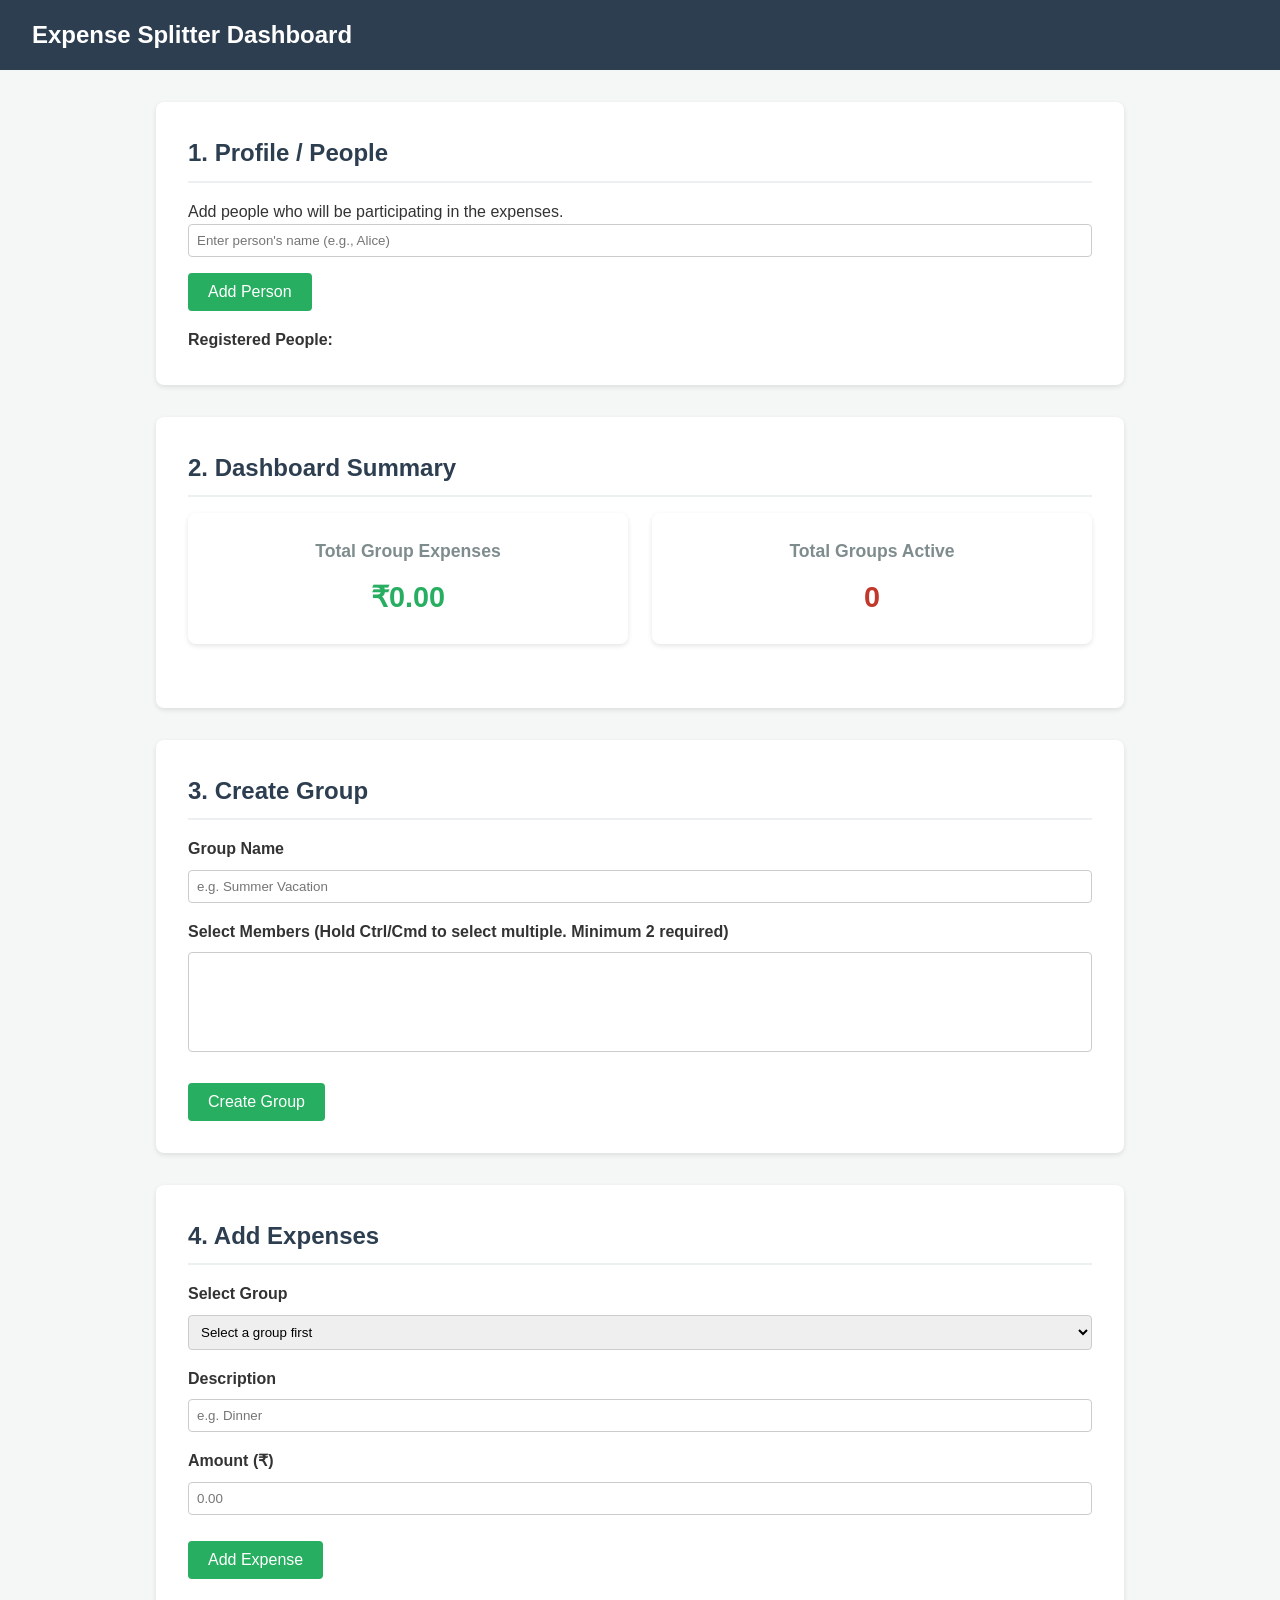
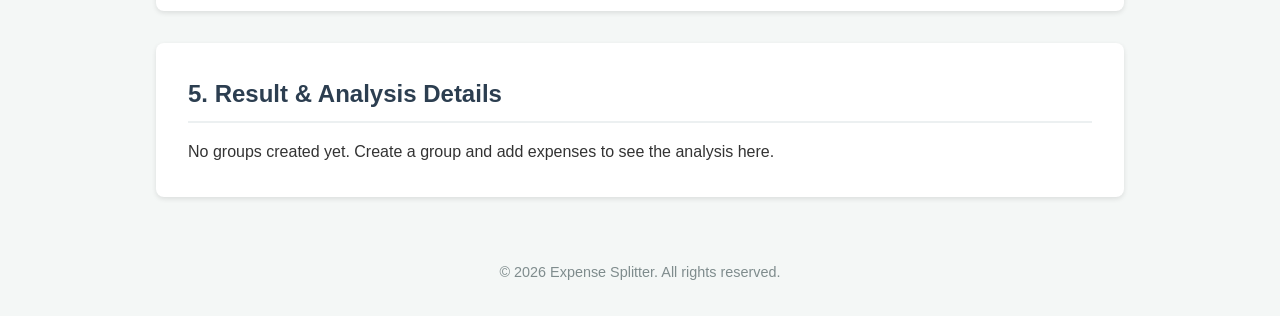
==== index.html @ d757dcd0 "Initial commit" ====
<!DOCTYPE html>
<html lang="en">
<head>
    <meta charset="UTF-8">
    <meta name="viewport" content="width=device-width, initial-scale=1.0">
    <title>Expense Splitter - Single Page Dashboard</title>
    <link rel="stylesheet" href="style.css">
    <style>
        .section-container {
            background: white;
            padding: 2rem;
            margin-bottom: 2rem;
            border-radius: 8px;
            box-shadow: 0 2px 5px rgba(0,0,0,0.1);
        }
        .section-container h2 {
            color: #2c3e50;
            margin-bottom: 1rem;
            border-bottom: 2px solid #ecf0f1;
            padding-bottom: 0.5rem;
        }
        .form-group {
            margin-bottom: 1rem;
        }
        .form-group label {
            display: block;
            margin-bottom: 0.5rem;
            font-weight: bold;
        }
        .form-group input, .form-group select {
            width: 100%;
            padding: 8px;
            border: 1px solid #ccc;
            border-radius: 4px;
        }
        button.primary-btn {
            padding: 10px 20px;
            background-color: #27ae60;
            color: white;
            border: none;
            border-radius: 4px;
            cursor: pointer;
            font-size: 1rem;
        }
        button.primary-btn:hover {
            background-color: #219653;
        }
        .error-msg { color: #e74c3c; margin-top: 5px; font-weight: bold; display: none; }
        .success-msg { color: #27ae60; margin-top: 5px; font-weight: bold; display: none; }
        ul.simple-list { list-style-type: none; padding: 0; }
        ul.simple-list li { background: #f9fbfb; padding: 10px; border: 1px solid #eee; margin-bottom: 5px; border-radius: 4px; }
        .analysis-card { background: #f4f7f6; padding: 1rem; border-left: 4px solid #3498db; margin-bottom: 1rem; }
    </style>
</head>
<body>
    <header>
        <div class="logo">Expense Splitter Dashboard</div>
    </header>

    <main class="dashboard-container">
        
        <!-- 1. People / Profile -->
        <section class="section-container" id="people-section">
            <h2>1. Profile / People</h2>
            <p>Add people who will be participating in the expenses.</p>
            <form id="addPersonForm">
                <div class="form-group">
                    <input type="text" id="personName" placeholder="Enter person's name (e.g., Alice)" required>
                </div>
                <button type="submit" class="primary-btn">Add Person</button>
            </form>
            <div style="margin-top: 1rem;">
                <strong>Registered People:</strong>
                <ul id="peopleList" class="simple-list">
                </ul>
            </div>
        </section>

        <!-- 2. Dashboard Summary -->
        <section class="section-container" id="dashboard-summary">
            <h2>2. Dashboard Summary</h2>
            <div class="summary-cards">
                <div class="card">
                    <h3>Total Group Expenses</h3>
                    <p class="positive" id="totalExpensesAmount">₹0.00</p>
                </div>
                <div class="card">
                    <h3>Total Groups Active</h3>
                    <p class="negative" id="totalGroupsCount">0</p>
                </div>
            </div>
        </section>

        <!-- 3. Creating Group -->
        <section class="section-container" id="create-group-section">
            <h2>3. Create Group</h2>
            <form id="createGroupForm">
                <div class="form-group">
                    <label>Group Name</label>
                    <input type="text" id="groupName" placeholder="e.g. Summer Vacation" required>
                </div>
                <div class="form-group">
                    <label>Select Members (Hold Ctrl/Cmd to select multiple. Minimum 2 required)</label>
                    <select id="groupMembers" multiple style="height: 100px;" required>
                    </select>
                </div>
                <div id="groupError" class="error-msg">Please select at least 2 members.</div>
                <div id="groupSuccess" class="success-msg">Group created successfully!</div>
                <button type="submit" class="primary-btn" style="margin-top: 10px;">Create Group</button>
            </form>
        </section>

        <!-- 4. Adding Expenses -->
        <section class="section-container" id="add-expense-section">
            <h2>4. Add Expenses</h2>
            <form id="addExpenseForm">
                <div class="form-group">
                    <label>Select Group</label>
                    <select id="expenseGroupSelect" required>
                        <option value="" disabled selected>Select a group first</option>
                    </select>
                </div>
                <div class="form-group">
                    <label>Description</label>
                    <input type="text" id="expenseDesc" placeholder="e.g. Dinner" required>
                </div>
                <div class="form-group">
                    <label>Amount (₹)</label>
                    <input type="number" id="expenseAmount" placeholder="0.00" required min="1">
                </div>
                <div id="expenseSuccess" class="success-msg">Expense added successfully!</div>
                <button type="submit" class="primary-btn" style="margin-top: 10px;">Add Expense</button>
            </form>
        </section>

        <!-- 5. Result & Analysis -->
        <section class="section-container" id="analysis-section">
            <h2>5. Result & Analysis Details</h2>
            <div id="analysisContainer">
                <p>No groups created yet. Create a group and add expenses to see the analysis here.</p>
            </div>
        </section>

    </main>

    <footer>
        <p>&copy; 2026 Expense Splitter. All rights reserved.</p>
    </footer>

    <!-- Application Logic -->
    <script>
        // State
        const state = {
            people: [],
            groups: [],
            totalExpenses: 0
        };

        // Utility function to prevent HTML injection errors
        function escapeHTML(str) {
            return str.replace(/[&<>'"]/g, tag => ({
                '&': '&amp;', '<': '&lt;', '>': '&gt;', "'": '&#39;', '"': '&quot;'
            }[tag] || tag));
        }

        // DOM Elements
        const addPersonForm = document.getElementById('addPersonForm');
        const personNameInput = document.getElementById('personName');
        const peopleList = document.getElementById('peopleList');
        const groupMembersSelect = document.getElementById('groupMembers');
        
        const createGroupForm = document.getElementById('createGroupForm');
        const expenseGroupSelect = document.getElementById('expenseGroupSelect');
        const addExpenseForm = document.getElementById('addExpenseForm');
        const analysisContainer = document.getElementById('analysisContainer');

        const totalExpensesAmount = document.getElementById('totalExpensesAmount');
        const totalGroupsCount = document.getElementById('totalGroupsCount');

        // 1. Add Person
        addPersonForm.addEventListener('submit', function(e) {
            e.preventDefault();
            const name = escapeHTML(personNameInput.value.trim());
            if(name && !state.people.includes(name)) {
                state.people.push(name);
                
                // Update UI list
                const li = document.createElement('li');
                li.textContent = name;
                peopleList.appendChild(li);
                
                // Update select dropdown
                const option = document.createElement('option');
                option.value = name;
                option.textContent = name;
                groupMembersSelect.appendChild(option);

                personNameInput.value = '';
            }
        });

        // 3. Create Group
        createGroupForm.addEventListener('submit', function(e) {
            e.preventDefault();
            const name = escapeHTML(document.getElementById('groupName').value.trim());
            
            // Get selected members
            const selectedOptions = Array.from(groupMembersSelect.selectedOptions);
            const members = selectedOptions.map(opt => opt.value);
            
            const err = document.getElementById('groupError');
            const succ = document.getElementById('groupSuccess');
            err.style.display = 'none';
            succ.style.display = 'none';

            if(members.length < 2) {
                err.style.display = 'block';
                return;
            }

            // Create group object
            const newGroup = {
                id: Date.now().toString(),
                name: name,
                members: members,
                expenses: [],
                total: 0
            };
            
            state.groups.push(newGroup);
            
            // Update Expense Form Select
            const opt = document.createElement('option');
            opt.value = newGroup.id;
            opt.textContent = newGroup.name;
            expenseGroupSelect.appendChild(opt);

            // Update Dashboard Summary
            totalGroupsCount.textContent = state.groups.length;

            succ.style.display = 'block';
            document.getElementById('groupName').value = '';
            groupMembersSelect.selectedIndex = -1;
            
            setTimeout(() => { succ.style.display = 'none'; }, 3000);
            
            renderAnalysis();
        });

        // 4. Add Expense
        addExpenseForm.addEventListener('submit', function(e) {
            e.preventDefault();
            const groupId = expenseGroupSelect.value;
            const desc = escapeHTML(document.getElementById('expenseDesc').value.trim());
            const amount = parseFloat(document.getElementById('expenseAmount').value);

            if(!groupId) return;

            // Find group and add expense
            const group = state.groups.find(g => g.id === groupId);
            group.expenses.push({ desc, amount });
            group.total += amount;

            // Update global state
            state.totalExpenses += amount;
            totalExpensesAmount.textContent = `₹${state.totalExpenses.toFixed(2)}`;

            const succ = document.getElementById('expenseSuccess');
            succ.style.display = 'block';
            document.getElementById('expenseDesc').value = '';
            document.getElementById('expenseAmount').value = '';
            
            setTimeout(() => { succ.style.display = 'none'; }, 3000);

            renderAnalysis();
        });

        // 5. Render Analysis
        function renderAnalysis() {
            if(state.groups.length === 0) {
                analysisContainer.innerHTML = '<p>No groups created yet. Create a group and add expenses to see the analysis here.</p>';
                return;
            }

            analysisContainer.innerHTML = '';

            state.groups.forEach(group => {
                const card = document.createElement('div');
                card.className = 'analysis-card';
                
                let expenseListHTML = group.expenses.length > 0 
                    ? `<ul>${group.expenses.map(ex => `<li>${ex.desc}: ₹${ex.amount.toFixed(2)}</li>`).join('')}</ul>` 
                    : '<p>No expenses added yet.</p>';
                
                let shareHTML = '';
                if(group.total > 0 && group.members.length > 0) {
                    const perPerson = (group.total / group.members.length).toFixed(2);
                    shareHTML = `<div style="margin-top:10px; padding: 10px; background: #e8f8f5; border-radius: 4px;">
                        <strong>Split Result:</strong><br>
                        Total: ₹${group.total.toFixed(2)} | Divided by ${group.members.length} members<br>
                        <em>Each person owes: ₹${perPerson}</em>
                        <ul style="margin-top: 5px;">
                            ${group.members.map(m => `<li>${m} owes ₹${perPerson}</li>`).join('')}
                        </ul>
                    </div>`;
                }

                card.innerHTML = `
                    <h3>Group: ${group.name}</h3>
                    <p><strong>Members:</strong> ${group.members.join(', ')}</p>
                    <hr style="border: 0; border-top: 1px solid #ccc; margin: 10px 0;">
                    <h4>Expenses:</h4>
                    ${expenseListHTML}
                    ${shareHTML}
                `;
                analysisContainer.appendChild(card);
            });
        }
    </script>
</body>
</html>
---- style.css ----
/* Reset and Base Styles */
* {
    margin: 0;
    padding: 0;
    box-sizing: border-box;
    font-family: Arial, sans-serif;
}

body {
    background-color: #f4f7f6;
    color: #333;
    line-height: 1.6;
}

/* Header Styles */
header {
    background-color: #2c3e50;
    color: white;
    padding: 1rem 2rem;
    display: flex;
    justify-content: space-between;
    align-items: center;
}

.logo {
    font-size: 1.5rem;
    font-weight: bold;
}

nav ul {
    list-style: none;
    display: flex;
    gap: 1.5rem;
}

nav ul li a {
    color: white;
    text-decoration: none;
    font-size: 1rem;
    padding: 0.5rem;
}

nav ul li a:hover, nav ul li a.active {
    background-color: #34495e;
    border-radius: 4px;
}

.logout button {
    background-color: #e74c3c;
    color: white;
    border: none;
    padding: 0.5rem 1rem;
    border-radius: 4px;
    cursor: pointer;
    font-size: 1rem;
}

.logout button:hover {
    background-color: #c0392b;
}

/* Main Content Styles */
.dashboard-container {
    max-width: 1000px;
    margin: 2rem auto;
    padding: 0 1rem;
}

.welcome-section {
    margin-bottom: 2rem;
}

.welcome-section h1 {
    color: #2c3e50;
}

/* Summary Cards */
.summary-cards {
    display: flex;
    gap: 1.5rem;
    margin-bottom: 2rem;
}

.card {
    background-color: white;
    padding: 1.5rem;
    border-radius: 8px;
    box-shadow: 0 2px 5px rgba(0,0,0,0.1);
    flex: 1;
    text-align: center;
}

.card h3 {
    font-size: 1.1rem;
    color: #7f8c8d;
    margin-bottom: 0.5rem;
}

.card p {
    font-size: 1.8rem;
    font-weight: bold;
}

.positive {
    color: #27ae60;
}

.negative {
    color: #c0392b;
}

/* Table Styles */
.recent-expenses {
    background-color: white;
    padding: 1.5rem;
    border-radius: 8px;
    box-shadow: 0 2px 5px rgba(0,0,0,0.1);
}

.recent-expenses h2 {
    margin-bottom: 1rem;
    color: #2c3e50;
}

table {
    width: 100%;
    border-collapse: collapse;
}

th, td {
    padding: 1rem;
    text-align: left;
    border-bottom: 1px solid #ecf0f1;
}

th {
    background-color: #f9fbfb;
    color: #7f8c8d;
    font-weight: bold;
}

tr:hover {
    background-color: #f1f2f6;
}

.status-lent {
    color: #27ae60;
    font-weight: bold;
}

.status-borrowed {
    color: #e74c3c;
    font-weight: bold;
}

.status-settled {
    color: #7f8c8d;
}

/* Footer */
footer {
    text-align: center;
    padding: 2rem;
    color: #7f8c8d;
    font-size: 0.9rem;
    margin-top: 2rem;
}
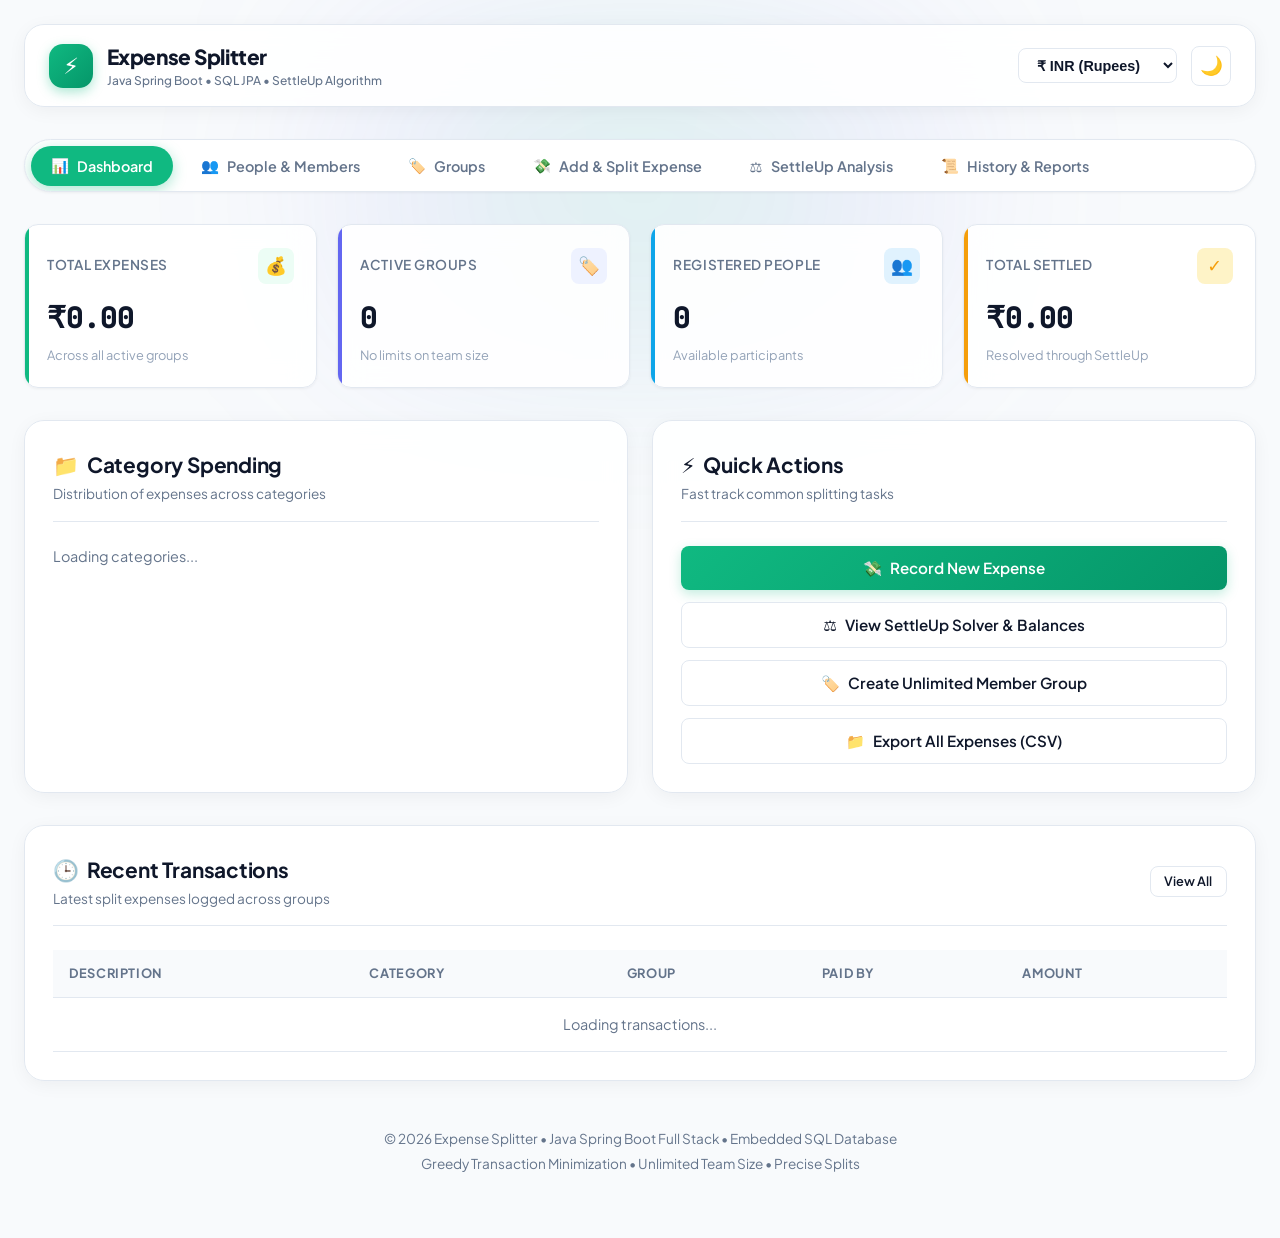
==== commit 614dbd1c: "feat: complete Java Spring Boot full stack expense splitter with SQL, SettleUp algorithm, and modern" ====
--- a/index.html
+++ b/index.html
@@ -1,321 +1,478 @@
 <!DOCTYPE html>
-<html lang="en">
+<html lang="en" data-theme="light">
 <head>
     <meta charset="UTF-8">
     <meta name="viewport" content="width=device-width, initial-scale=1.0">
-    <title>Expense Splitter - Single Page Dashboard</title>
-    <link rel="stylesheet" href="style.css">
-    <style>
-        .section-container {
-            background: white;
-            padding: 2rem;
-            margin-bottom: 2rem;
-            border-radius: 8px;
-            box-shadow: 0 2px 5px rgba(0,0,0,0.1);
-        }
-        .section-container h2 {
-            color: #2c3e50;
-            margin-bottom: 1rem;
-            border-bottom: 2px solid #ecf0f1;
-            padding-bottom: 0.5rem;
-        }
-        .form-group {
-            margin-bottom: 1rem;
-        }
-        .form-group label {
-            display: block;
-            margin-bottom: 0.5rem;
-            font-weight: bold;
-        }
-        .form-group input, .form-group select {
-            width: 100%;
-            padding: 8px;
-            border: 1px solid #ccc;
-            border-radius: 4px;
-        }
-        button.primary-btn {
-            padding: 10px 20px;
-            background-color: #27ae60;
-            color: white;
-            border: none;
-            border-radius: 4px;
-            cursor: pointer;
-            font-size: 1rem;
-        }
-        button.primary-btn:hover {
-            background-color: #219653;
-        }
-        .error-msg { color: #e74c3c; margin-top: 5px; font-weight: bold; display: none; }
-        .success-msg { color: #27ae60; margin-top: 5px; font-weight: bold; display: none; }
-        ul.simple-list { list-style-type: none; padding: 0; }
-        ul.simple-list li { background: #f9fbfb; padding: 10px; border: 1px solid #eee; margin-bottom: 5px; border-radius: 4px; }
-        .analysis-card { background: #f4f7f6; padding: 1rem; border-left: 4px solid #3498db; margin-bottom: 1rem; }
-    </style>
+    <title>Expense Splitter - Smart Debt Simplification & SettleUp</title>
+    <meta name="description" content="Full-stack Java Spring Boot and SQL expense splitting application with unlimited team size, precise split calculations, and greedy debt minimization.">
+    <link rel="stylesheet" href="css/style.css">
 </head>
 <body>
-    <header>
-        <div class="logo">Expense Splitter Dashboard</div>
-    </header>
-
-    <main class="dashboard-container">
-        
-        <!-- 1. People / Profile -->
-        <section class="section-container" id="people-section">
-            <h2>1. Profile / People</h2>
-            <p>Add people who will be participating in the expenses.</p>
-            <form id="addPersonForm">
-                <div class="form-group">
-                    <input type="text" id="personName" placeholder="Enter person's name (e.g., Alice)" required>
-                </div>
-                <button type="submit" class="primary-btn">Add Person</button>
-            </form>
-            <div style="margin-top: 1rem;">
-                <strong>Registered People:</strong>
-                <ul id="peopleList" class="simple-list">
-                </ul>
+    <div class="ambient-glow"></div>
+
+    <div class="app-wrapper">
+        <!-- Navigation Header -->
+        <header class="app-header">
+            <div class="brand">
+                <div class="brand-icon">⚡</div>
+                <div>
+                    <h1 class="brand-title">Expense Splitter</h1>
+                    <div class="brand-tagline">Java Spring Boot &bull; SQL JPA &bull; SettleUp Algorithm</div>
+                </div>
+            </div>
+
+            <div class="header-controls">
+                <select id="currencySelector" class="currency-select" title="Choose Currency">
+                    <option value="₹" selected>₹ INR (Rupees)</option>
+                    <option value="$">$ USD (Dollars)</option>
+                    <option value="€">€ EUR (Euros)</option>
+                    <option value="£">£ GBP (Pounds)</option>
+                </select>
+
+                <button id="themeToggleBtn" class="theme-toggle-btn" title="Toggle Dark/Light Mode">🌙</button>
+            </div>
+        </header>
+
+        <!-- Navigation Tabs -->
+        <nav class="tabs-navigation">
+            <button class="tab-btn active" data-tab="dashboard">
+                <span>📊</span> <span>Dashboard</span>
+            </button>
+            <button class="tab-btn" data-tab="people">
+                <span>👥</span> <span>People & Members</span>
+            </button>
+            <button class="tab-btn" data-tab="groups">
+                <span>🏷️</span> <span>Groups</span>
+            </button>
+            <button class="tab-btn" data-tab="expenses">
+                <span>💸</span> <span>Add & Split Expense</span>
+            </button>
+            <button class="tab-btn" data-tab="settleup">
+                <span>⚖️</span> <span>SettleUp Analysis</span>
+            </button>
+            <button class="tab-btn" data-tab="history">
+                <span>📜</span> <span>History & Reports</span>
+            </button>
+        </nav>
+
+        <!-- TAB 1: DASHBOARD -->
+        <main id="dashboard-tab" class="tab-content active">
+            <!-- Summary KPI Cards -->
+            <div class="kpi-grid">
+                <div class="kpi-card">
+                    <div class="kpi-header">
+                        <span class="kpi-title">Total Expenses</span>
+                        <div class="kpi-icon">💰</div>
+                    </div>
+                    <div class="kpi-value" id="kpiTotalExpenses">₹0.00</div>
+                    <div class="kpi-subtitle">Across all active groups</div>
+                </div>
+
+                <div class="kpi-card accent">
+                    <div class="kpi-header">
+                        <span class="kpi-title">Active Groups</span>
+                        <div class="kpi-icon" style="background:var(--accent-light); color:var(--accent);">🏷️</div>
+                    </div>
+                    <div class="kpi-value" id="kpiTotalGroups">0</div>
+                    <div class="kpi-subtitle">No limits on team size</div>
+                </div>
+
+                <div class="kpi-card info">
+                    <div class="kpi-header">
+                        <span class="kpi-title">Registered People</span>
+                        <div class="kpi-icon" style="background:var(--info-bg); color:var(--info);">👥</div>
+                    </div>
+                    <div class="kpi-value" id="kpiTotalUsers">0</div>
+                    <div class="kpi-subtitle">Available participants</div>
+                </div>
+
+                <div class="kpi-card warning">
+                    <div class="kpi-header">
+                        <span class="kpi-title">Total Settled</span>
+                        <div class="kpi-icon" style="background:var(--warning-bg); color:var(--warning);">✓</div>
+                    </div>
+                    <div class="kpi-value" id="kpiTotalSettled">₹0.00</div>
+                    <div class="kpi-subtitle">Resolved through SettleUp</div>
+                </div>
+            </div>
+
+            <!-- Dashboard Content: Category Breakdown + Recent Expenses -->
+            <div style="display:grid; grid-template-columns:repeat(auto-fit, minmax(360px, 1fr)); gap:1.5rem; margin-bottom:2rem;">
+                <!-- Spending by Category -->
+                <div class="card-section" style="margin-bottom:0;">
+                    <div class="section-header">
+                        <div>
+                            <h2><span>📁</span> Category Spending</h2>
+                            <p>Distribution of expenses across categories</p>
+                        </div>
+                    </div>
+                    <div id="categoryBreakdownContainer">
+                        <p style="color:var(--text-muted); font-size:0.9rem;">Loading categories...</p>
+                    </div>
+                </div>
+
+                <!-- Quick Actions Card -->
+                <div class="card-section" style="margin-bottom:0;">
+                    <div class="section-header">
+                        <div>
+                            <h2><span>⚡</span> Quick Actions</h2>
+                            <p>Fast track common splitting tasks</p>
+                        </div>
+                    </div>
+                    <div style="display:flex; flex-direction:column; gap:0.75rem;">
+                        <button class="btn btn-primary" onclick="switchTab('expenses')">
+                            <span>💸</span> Record New Expense
+                        </button>
+                        <button class="btn btn-secondary" onclick="switchTab('settleup')">
+                            <span>⚖️</span> View SettleUp Solver & Balances
+                        </button>
+                        <button class="btn btn-secondary" onclick="switchTab('groups')">
+                            <span>🏷️</span> Create Unlimited Member Group
+                        </button>
+                        <button class="btn btn-secondary" onclick="exportExpensesCSV()">
+                            <span>📁</span> Export All Expenses (CSV)
+                        </button>
+                    </div>
+                </div>
+            </div>
+
+            <!-- Recent Expenses Table -->
+            <div class="card-section">
+                <div class="section-header">
+                    <div>
+                        <h2><span>🕒</span> Recent Transactions</h2>
+                        <p>Latest split expenses logged across groups</p>
+                    </div>
+                    <button class="btn btn-secondary btn-sm" onclick="switchTab('expenses')">View All</button>
+                </div>
+                <div class="table-responsive">
+                    <table class="data-table">
+                        <thead>
+                            <tr>
+                                <th>Description</th>
+                                <th>Category</th>
+                                <th>Group</th>
+                                <th>Paid By</th>
+                                <th>Amount</th>
+                            </tr>
+                        </thead>
+                        <tbody id="recentExpensesTableBody">
+                            <tr><td colspan="5" style="text-align:center; color:var(--text-muted);">Loading transactions...</td></tr>
+                        </tbody>
+                    </table>
+                </div>
+            </div>
+        </main>
+
+        <!-- TAB 2: PEOPLE & MEMBERS -->
+        <section id="people-tab" class="tab-content">
+            <div class="card-section">
+                <div class="section-header">
+                    <div>
+                        <h2><span>👥</span> Register New Member</h2>
+                        <p>Add people who will participate in expenses and groups. Unlimited people can be registered!</p>
+                    </div>
+                </div>
+                <form id="addPersonForm">
+                    <div class="form-grid">
+                        <div class="form-group">
+                            <label for="personNameInput">Full Name *</label>
+                            <input type="text" id="personNameInput" placeholder="e.g. Alice Johnson" required>
+                        </div>
+                        <div class="form-group">
+                            <label for="personEmailInput">Email Address (Optional)</label>
+                            <input type="email" id="personEmailInput" placeholder="e.g. alice@example.com">
+                        </div>
+                    </div>
+                    <button type="submit" class="btn btn-primary">
+                        <span>+</span> Add Member
+                    </button>
+                </form>
+            </div>
+
+            <div class="card-section">
+                <div class="section-header">
+                    <div>
+                        <h2><span>📋</span> Registered Members Directory</h2>
+                        <p>All members ready to be added into any group</p>
+                    </div>
+                </div>
+                <div id="registeredPeopleList" class="balances-grid">
+                    <p style="color:var(--text-muted);">Loading members...</p>
+                </div>
             </div>
         </section>
 
-        <!-- 2. Dashboard Summary -->
-        <section class="section-container" id="dashboard-summary">
-            <h2>2. Dashboard Summary</h2>
-            <div class="summary-cards">
-                <div class="card">
-                    <h3>Total Group Expenses</h3>
-                    <p class="positive" id="totalExpensesAmount">₹0.00</p>
-                </div>
-                <div class="card">
-                    <h3>Total Groups Active</h3>
-                    <p class="negative" id="totalGroupsCount">0</p>
+        <!-- TAB 3: GROUPS (UNLIMITED MEMBERS) -->
+        <section id="groups-tab" class="tab-content">
+            <div class="card-section">
+                <div class="section-header">
+                    <div>
+                        <h2><span>🏷️</span> Create New Group</h2>
+                        <p>Create groups of any size without limitations on team size or members</p>
+                    </div>
+                </div>
+                <form id="createGroupForm">
+                    <div class="form-grid">
+                        <div class="form-group">
+                            <label for="groupNameInput">Group Name *</label>
+                            <input type="text" id="groupNameInput" placeholder="e.g. Road Trip to Goa, Apartment 402, Project Team" required>
+                        </div>
+                        <div class="form-group">
+                            <label for="groupCategorySelect">Category</label>
+                            <select id="groupCategorySelect">
+                                <option value="Travel">Travel / Vacation</option>
+                                <option value="Home">Home / Flatmates</option>
+                                <option value="Office">Office / Project Team</option>
+                                <option value="Event">Event / Party</option>
+                                <option value="Food">Food & Dining</option>
+                                <option value="General" selected>General</option>
+                            </select>
+                        </div>
+                    </div>
+
+                    <div class="form-group">
+                        <label for="groupDescInput">Description / Purpose</label>
+                        <input type="text" id="groupDescInput" placeholder="Brief note on what this group splits">
+                    </div>
+
+                    <!-- Unlimited Member Chip Selector -->
+                    <div class="form-group">
+                        <div style="display:flex; justify-content:space-between; align-items:center; margin-bottom:0.4rem;">
+                            <label style="margin:0;">Select Group Members (Click to toggle &bull; No team size limits) *</label>
+                            <span id="selectedMembersCountBadge" class="category-pill">0 selected</span>
+                        </div>
+                        <div class="member-selection-container">
+                            <div id="groupMemberChipsWrapper" class="member-chips-wrapper">
+                                <!-- Populated dynamically -->
+                            </div>
+                        </div>
+                    </div>
+
+                    <button type="submit" class="btn btn-primary" style="margin-top:0.5rem;">
+                        <span>✓</span> Create Group
+                    </button>
+                </form>
+            </div>
+
+            <!-- Active Groups List -->
+            <div class="card-section">
+                <div class="section-header">
+                    <div>
+                        <h2><span>📂</span> Active Expense Groups</h2>
+                        <p>Manage groups, view memberships, and perform group actions</p>
+                    </div>
+                </div>
+                <div id="activeGroupsList">
+                    <p style="color:var(--text-muted);">Loading active groups...</p>
                 </div>
             </div>
         </section>
 
-        <!-- 3. Creating Group -->
-        <section class="section-container" id="create-group-section">
-            <h2>3. Create Group</h2>
-            <form id="createGroupForm">
-                <div class="form-group">
-                    <label>Group Name</label>
-                    <input type="text" id="groupName" placeholder="e.g. Summer Vacation" required>
-                </div>
-                <div class="form-group">
-                    <label>Select Members (Hold Ctrl/Cmd to select multiple. Minimum 2 required)</label>
-                    <select id="groupMembers" multiple style="height: 100px;" required>
-                    </select>
-                </div>
-                <div id="groupError" class="error-msg">Please select at least 2 members.</div>
-                <div id="groupSuccess" class="success-msg">Group created successfully!</div>
-                <button type="submit" class="primary-btn" style="margin-top: 10px;">Create Group</button>
-            </form>
+        <!-- TAB 4: ADD & SPLIT EXPENSES -->
+        <section id="expenses-tab" class="tab-content">
+            <div class="card-section">
+                <div class="section-header">
+                    <div>
+                        <h2><span>💸</span> Add & Split Expense</h2>
+                        <p>Accurate splitting methods: Equal, Exact amounts, Percentage %, or Ratio Shares</p>
+                    </div>
+                </div>
+                <form id="addExpenseForm">
+                    <div class="form-grid">
+                        <div class="form-group">
+                            <label for="expenseGroupSelect">Select Group *</label>
+                            <select id="expenseGroupSelect" required>
+                                <option value="" disabled selected>-- Select a Group --</option>
+                            </select>
+                        </div>
+
+                        <div class="form-group">
+                            <label for="expensePayerSelect">Paid By *</label>
+                            <select id="expensePayerSelect" required>
+                                <option value="" disabled selected>Select a group first</option>
+                            </select>
+                        </div>
+
+                        <div class="form-group">
+                            <label for="expenseDescInput">Description *</label>
+                            <input type="text" id="expenseDescInput" placeholder="e.g. Villa Booking, Seafood Dinner, Groceries" required>
+                        </div>
+
+                        <div class="form-group">
+                            <label for="expenseAmountInput">Total Amount *</label>
+                            <input type="number" step="0.01" min="0.01" id="expenseAmountInput" placeholder="0.00" required>
+                        </div>
+
+                        <div class="form-group">
+                            <label for="expenseCategorySelect">Category</label>
+                            <select id="expenseCategorySelect">
+                                <option value="Food">Food & Dining</option>
+                                <option value="Travel">Travel & Transportation</option>
+                                <option value="Rent">Rent & Housing</option>
+                                <option value="Utilities">Utilities & Wifi</option>
+                                <option value="Entertainment">Entertainment & Movies</option>
+                                <option value="Shopping">Shopping & Supplies</option>
+                                <option value="General" selected>General</option>
+                            </select>
+                        </div>
+                    </div>
+
+                    <!-- Precise Splitting Controls -->
+                    <div class="form-group">
+                        <label>Choose Splitting Method</label>
+                        <div class="split-type-selector">
+                            <button type="button" class="split-type-btn active" data-type="EQUAL">
+                                <span>⚖️</span> Equal Split
+                            </button>
+                            <button type="button" class="split-type-btn" data-type="EXACT">
+                                <span>🎯</span> Exact Amounts
+                            </button>
+                            <button type="button" class="split-type-btn" data-type="PERCENTAGE">
+                                <span>%</span> Percentage
+                            </button>
+                            <button type="button" class="split-type-btn" data-type="SHARES">
+                                <span>🔢</span> By Shares
+                            </button>
+                        </div>
+                    </div>
+
+                    <!-- Split Shares Live Box -->
+                    <div class="split-shares-box">
+                        <div id="splitSummaryBar" class="split-summary-bar valid" style="display:none;">
+                            <span>Ready</span>
+                        </div>
+                        <div id="splitSharesInputsContainer">
+                            <p style="color:var(--text-muted); font-size:0.85rem;">Select a group and enter amount to configure split shares.</p>
+                        </div>
+                    </div>
+
+                    <button type="submit" class="btn btn-primary">
+                        <span>+</span> Record & Split Expense
+                    </button>
+                </form>
+            </div>
         </section>
 
-        <!-- 4. Adding Expenses -->
-        <section class="section-container" id="add-expense-section">
-            <h2>4. Add Expenses</h2>
-            <form id="addExpenseForm">
-                <div class="form-group">
-                    <label>Select Group</label>
-                    <select id="expenseGroupSelect" required>
-                        <option value="" disabled selected>Select a group first</option>
-                    </select>
-                </div>
-                <div class="form-group">
-                    <label>Description</label>
-                    <input type="text" id="expenseDesc" placeholder="e.g. Dinner" required>
-                </div>
-                <div class="form-group">
-                    <label>Amount (₹)</label>
-                    <input type="number" id="expenseAmount" placeholder="0.00" required min="1">
-                </div>
-                <div id="expenseSuccess" class="success-msg">Expense added successfully!</div>
-                <button type="submit" class="primary-btn" style="margin-top: 10px;">Add Expense</button>
-            </form>
+        <!-- TAB 5: SETTLE UP & ANALYSIS -->
+        <section id="settleup-tab" class="tab-content">
+            <div class="card-section">
+                <div class="section-header">
+                    <div>
+                        <h2><span>⚖️</span> SettleUp Debt Simplification & Balances</h2>
+                        <p>Greedy matching algorithm finds the minimum number of transactions needed to settle all debts</p>
+                    </div>
+                    <div style="min-width:240px;">
+                        <select id="analysisGroupSelect" class="form-group" style="margin:0;">
+                            <option value="" disabled selected>-- Select a Group --</option>
+                        </select>
+                    </div>
+                </div>
+
+                <!-- Group Metrics Banner -->
+                <div class="kpi-grid" style="margin-bottom:1.5rem;">
+                    <div class="kpi-card">
+                        <div class="kpi-header"><span class="kpi-title">Group Total</span></div>
+                        <div class="kpi-value" id="analysisTotalExpense">₹0.00</div>
+                    </div>
+                    <div class="kpi-card accent">
+                        <div class="kpi-header"><span class="kpi-title">Members</span></div>
+                        <div class="kpi-value" id="analysisMembersCount">0</div>
+                    </div>
+                    <div class="kpi-card info">
+                        <div class="kpi-header"><span class="kpi-title">Total Expenses</span></div>
+                        <div class="kpi-value" id="analysisExpensesCount">0</div>
+                    </div>
+                </div>
+
+                <!-- Suggested Settlements (Greedy Minimization) -->
+                <div style="margin-bottom:2rem;">
+                    <h3 style="font-size:1.1rem; font-weight:700; margin-bottom:0.75rem; display:flex; align-items:center; gap:0.5rem;">
+                        <span>💡</span> Suggested Settle-Up Transactions (Optimized)
+                    </h3>
+                    <div id="suggestedSettlementsContainer">
+                        <p style="color:var(--text-muted);">Select a group to see minimal settlement payments.</p>
+                    </div>
+                </div>
+
+                <!-- Member-wise Net Balances -->
+                <div>
+                    <h3 style="font-size:1.1rem; font-weight:700; margin-bottom:0.75rem; display:flex; align-items:center; gap:0.5rem;">
+                        <span>👤</span> Individual Member Balances (Amount Paid vs. Amount Owed)
+                    </h3>
+                    <div id="memberBalancesGrid" class="balances-grid">
+                        <!-- Populated dynamically -->
+                    </div>
+                </div>
+            </div>
         </section>
 
-        <!-- 5. Result & Analysis -->
-        <section class="section-container" id="analysis-section">
-            <h2>5. Result & Analysis Details</h2>
-            <div id="analysisContainer">
-                <p>No groups created yet. Create a group and add expenses to see the analysis here.</p>
+        <!-- TAB 6: HISTORY & EXPORT -->
+        <section id="history-tab" class="tab-content">
+            <div class="card-section">
+                <div class="section-header">
+                    <div>
+                        <h2><span>📜</span> Activity & Export Reports</h2>
+                        <p>Complete audit log of expenses and settlement transactions</p>
+                    </div>
+                    <div style="display:flex; gap:0.5rem;">
+                        <button class="btn btn-secondary btn-sm" onclick="exportExpensesCSV()">
+                            <span>📁</span> Export CSV
+                        </button>
+                        <button class="btn btn-secondary btn-sm" onclick="window.print()">
+                            <span>🖨️</span> Print Report
+                        </button>
+                    </div>
+                </div>
+
+                <!-- All Expenses Table -->
+                <h3 style="font-size:1.05rem; font-weight:700; margin-bottom:0.75rem;">All Group Expenses</h3>
+                <div class="table-responsive" style="margin-bottom:2rem;">
+                    <table class="data-table">
+                        <thead>
+                            <tr>
+                                <th>Date</th>
+                                <th>Description</th>
+                                <th>Group</th>
+                                <th>Paid By</th>
+                                <th>Amount</th>
+                            </tr>
+                        </thead>
+                        <tbody id="historyExpensesTableBody">
+                            <tr><td colspan="5" style="text-align:center; color:var(--text-muted);">Loading expenses...</td></tr>
+                        </tbody>
+                    </table>
+                </div>
+
+                <!-- Settlement Payments Table -->
+                <h3 style="font-size:1.05rem; font-weight:700; margin-bottom:0.75rem;">Recorded Debt Settlements</h3>
+                <div class="table-responsive">
+                    <table class="data-table">
+                        <thead>
+                            <tr>
+                                <th>Date</th>
+                                <th>Payer (From)</th>
+                                <th>Payee (To)</th>
+                                <th>Amount Settled</th>
+                                <th>Note</th>
+                            </tr>
+                        </thead>
+                        <tbody id="historySettlementsTableBody">
+                            <tr><td colspan="5" style="text-align:center; color:var(--text-muted);">Loading settlements...</td></tr>
+                        </tbody>
+                    </table>
+                </div>
             </div>
         </section>
 
-    </main>
-
-    <footer>
-        <p>&copy; 2026 Expense Splitter. All rights reserved.</p>
-    </footer>
-
-    <!-- Application Logic -->
-    <script>
-        // State
-        const state = {
-            people: [],
-            groups: [],
-            totalExpenses: 0
-        };
-
-        // Utility function to prevent HTML injection errors
-        function escapeHTML(str) {
-            return str.replace(/[&<>'"]/g, tag => ({
-                '&': '&amp;', '<': '&lt;', '>': '&gt;', "'": '&#39;', '"': '&quot;'
-            }[tag] || tag));
-        }
-
-        // DOM Elements
-        const addPersonForm = document.getElementById('addPersonForm');
-        const personNameInput = document.getElementById('personName');
-        const peopleList = document.getElementById('peopleList');
-        const groupMembersSelect = document.getElementById('groupMembers');
-        
-        const createGroupForm = document.getElementById('createGroupForm');
-        const expenseGroupSelect = document.getElementById('expenseGroupSelect');
-        const addExpenseForm = document.getElementById('addExpenseForm');
-        const analysisContainer = document.getElementById('analysisContainer');
-
-        const totalExpensesAmount = document.getElementById('totalExpensesAmount');
-        const totalGroupsCount = document.getElementById('totalGroupsCount');
-
-        // 1. Add Person
-        addPersonForm.addEventListener('submit', function(e) {
-            e.preventDefault();
-            const name = escapeHTML(personNameInput.value.trim());
-            if(name && !state.people.includes(name)) {
-                state.people.push(name);
-                
-                // Update UI list
-                const li = document.createElement('li');
-                li.textContent = name;
-                peopleList.appendChild(li);
-                
-                // Update select dropdown
-                const option = document.createElement('option');
-                option.value = name;
-                option.textContent = name;
-                groupMembersSelect.appendChild(option);
-
-                personNameInput.value = '';
-            }
-        });
-
-        // 3. Create Group
-        createGroupForm.addEventListener('submit', function(e) {
-            e.preventDefault();
-            const name = escapeHTML(document.getElementById('groupName').value.trim());
-            
-            // Get selected members
-            const selectedOptions = Array.from(groupMembersSelect.selectedOptions);
-            const members = selectedOptions.map(opt => opt.value);
-            
-            const err = document.getElementById('groupError');
-            const succ = document.getElementById('groupSuccess');
-            err.style.display = 'none';
-            succ.style.display = 'none';
-
-            if(members.length < 2) {
-                err.style.display = 'block';
-                return;
-            }
-
-            // Create group object
-            const newGroup = {
-                id: Date.now().toString(),
-                name: name,
-                members: members,
-                expenses: [],
-                total: 0
-            };
-            
-            state.groups.push(newGroup);
-            
-            // Update Expense Form Select
-            const opt = document.createElement('option');
-            opt.value = newGroup.id;
-            opt.textContent = newGroup.name;
-            expenseGroupSelect.appendChild(opt);
-
-            // Update Dashboard Summary
-            totalGroupsCount.textContent = state.groups.length;
-
-            succ.style.display = 'block';
-            document.getElementById('groupName').value = '';
-            groupMembersSelect.selectedIndex = -1;
-            
-            setTimeout(() => { succ.style.display = 'none'; }, 3000);
-            
-            renderAnalysis();
-        });
-
-        // 4. Add Expense
-        addExpenseForm.addEventListener('submit', function(e) {
-            e.preventDefault();
-            const groupId = expenseGroupSelect.value;
-            const desc = escapeHTML(document.getElementById('expenseDesc').value.trim());
-            const amount = parseFloat(document.getElementById('expenseAmount').value);
-
-            if(!groupId) return;
-
-            // Find group and add expense
-            const group = state.groups.find(g => g.id === groupId);
-            group.expenses.push({ desc, amount });
-            group.total += amount;
-
-            // Update global state
-            state.totalExpenses += amount;
-            totalExpensesAmount.textContent = `₹${state.totalExpenses.toFixed(2)}`;
-
-            const succ = document.getElementById('expenseSuccess');
-            succ.style.display = 'block';
-            document.getElementById('expenseDesc').value = '';
-            document.getElementById('expenseAmount').value = '';
-            
-            setTimeout(() => { succ.style.display = 'none'; }, 3000);
-
-            renderAnalysis();
-        });
-
-        // 5. Render Analysis
-        function renderAnalysis() {
-            if(state.groups.length === 0) {
-                analysisContainer.innerHTML = '<p>No groups created yet. Create a group and add expenses to see the analysis here.</p>';
-                return;
-            }
-
-            analysisContainer.innerHTML = '';
-
-            state.groups.forEach(group => {
-                const card = document.createElement('div');
-                card.className = 'analysis-card';
-                
-                let expenseListHTML = group.expenses.length > 0 
-                    ? `<ul>${group.expenses.map(ex => `<li>${ex.desc}: ₹${ex.amount.toFixed(2)}</li>`).join('')}</ul>` 
-                    : '<p>No expenses added yet.</p>';
-                
-                let shareHTML = '';
-                if(group.total > 0 && group.members.length > 0) {
-                    const perPerson = (group.total / group.members.length).toFixed(2);
-                    shareHTML = `<div style="margin-top:10px; padding: 10px; background: #e8f8f5; border-radius: 4px;">
-                        <strong>Split Result:</strong><br>
-                        Total: ₹${group.total.toFixed(2)} | Divided by ${group.members.length} members<br>
-                        <em>Each person owes: ₹${perPerson}</em>
-                        <ul style="margin-top: 5px;">
-                            ${group.members.map(m => `<li>${m} owes ₹${perPerson}</li>`).join('')}
-                        </ul>
-                    </div>`;
-                }
-
-                card.innerHTML = `
-                    <h3>Group: ${group.name}</h3>
-                    <p><strong>Members:</strong> ${group.members.join(', ')}</p>
-                    <hr style="border: 0; border-top: 1px solid #ccc; margin: 10px 0;">
-                    <h4>Expenses:</h4>
-                    ${expenseListHTML}
-                    ${shareHTML}
-                `;
-                analysisContainer.appendChild(card);
-            });
-        }
-    </script>
+        <!-- Footer -->
+        <footer style="text-align:center; margin-top:3rem; color:var(--text-muted); font-size:0.85rem;">
+            <p>&copy; 2026 Expense Splitter &bull; Java Spring Boot Full Stack &bull; Embedded SQL Database</p>
+            <p style="margin-top:0.25rem;">Greedy Transaction Minimization &bull; Unlimited Team Size &bull; Precise Splits</p>
+        </footer>
+    </div>
+
+    <!-- Scripts -->
+    <script src="js/app.js"></script>
 </body>
 </html>
--- a/css/style.css
+++ b/css/style.css
@@ -0,0 +1,778 @@
+/* --------------------------------------------------------------------------
+   Expense Splitter - Ultra-Modern Design System & Styling
+   -------------------------------------------------------------------------- */
+@import url('https://fonts.googleapis.com/css2?family=Plus+Jakarta+Sans:wght@300;400;500;600;700;800&family=JetBrains+Mono:wght@400;500&display=swap');
+
+:root {
+  --font-main: 'Plus Jakarta Sans', system-ui, -apple-system, sans-serif;
+  --font-mono: 'JetBrains Mono', monospace;
+
+  /* Color Palette - Vibrant Modern Theme (Light) */
+  --bg-primary: #f8fafc;
+  --bg-surface: #ffffff;
+  --bg-surface-elevated: #ffffff;
+  --bg-card: rgba(255, 255, 255, 0.9);
+  --border-subtle: #e2e8f0;
+  --border-focus: #10b981;
+  
+  --text-main: #0f172a;
+  --text-muted: #64748b;
+  --text-subtle: #94a3b8;
+
+  --primary: #10b981;
+  --primary-hover: #059669;
+  --primary-light: #ecfdf5;
+  --primary-text: #065f46;
+
+  --accent: #6366f1;
+  --accent-light: #eef2ff;
+  --accent-hover: #4f46e5;
+
+  --success: #10b981;
+  --success-bg: #d1fae5;
+  --danger: #ef4444;
+  --danger-bg: #fee2e2;
+  --warning: #f59e0b;
+  --warning-bg: #fef3c7;
+  --info: #0ea5e9;
+  --info-bg: #e0f2fe;
+
+  --radius-sm: 8px;
+  --radius-md: 14px;
+  --radius-lg: 20px;
+  --radius-full: 9999px;
+
+  --shadow-sm: 0 1px 3px rgba(0, 0, 0, 0.05);
+  --shadow-md: 0 4px 20px -2px rgba(16, 24, 40, 0.06);
+  --shadow-lg: 0 12px 32px -4px rgba(16, 24, 40, 0.1);
+  --shadow-glow: 0 0 24px rgba(16, 185, 129, 0.2);
+
+  --transition-fast: 0.15s ease;
+  --transition-normal: 0.25s cubic-bezier(0.16, 1, 0.3, 1);
+}
+
+[data-theme="dark"] {
+  --bg-primary: #090d16;
+  --bg-surface: #111827;
+  --bg-surface-elevated: #1f2937;
+  --bg-card: rgba(17, 24, 39, 0.85);
+  --border-subtle: #1f2937;
+  --border-focus: #34d399;
+  
+  --text-main: #f8fafc;
+  --text-muted: #94a3b8;
+  --text-subtle: #64748b;
+
+  --primary: #10b981;
+  --primary-hover: #34d399;
+  --primary-light: rgba(16, 185, 129, 0.15);
+  --primary-text: #6ee7b7;
+
+  --accent: #818cf8;
+  --accent-light: rgba(99, 102, 241, 0.15);
+  --accent-hover: #a5b4fc;
+
+  --success: #34d399;
+  --success-bg: rgba(52, 211, 153, 0.15);
+  --danger: #f87171;
+  --danger-bg: rgba(248, 113, 113, 0.15);
+  --warning: #fbbf24;
+  --warning-bg: rgba(251, 191, 36, 0.15);
+  --info: #38bdf8;
+  --info-bg: rgba(56, 189, 248, 0.15);
+
+  --shadow-sm: 0 1px 3px rgba(0, 0, 0, 0.3);
+  --shadow-md: 0 4px 20px -2px rgba(0, 0, 0, 0.4);
+  --shadow-lg: 0 12px 32px -4px rgba(0, 0, 0, 0.6);
+  --shadow-glow: 0 0 25px rgba(16, 185, 129, 0.3);
+}
+
+*, *::before, *::after {
+  box-sizing: border-box;
+  margin: 0;
+  padding: 0;
+}
+
+body {
+  font-family: var(--font-main);
+  background: var(--bg-primary);
+  color: var(--text-main);
+  min-height: 100vh;
+  line-height: 1.5;
+  transition: background-color var(--transition-normal), color var(--transition-normal);
+  -webkit-font-smoothing: antialiased;
+}
+
+.ambient-glow {
+  position: fixed;
+  top: 0;
+  left: 50%;
+  transform: translateX(-50%);
+  width: 900px;
+  height: 380px;
+  background: radial-gradient(circle, rgba(16, 185, 129, 0.12) 0%, rgba(99, 102, 241, 0.08) 50%, transparent 80%);
+  filter: blur(80px);
+  pointer-events: none;
+  z-index: 0;
+}
+
+.app-wrapper {
+  position: relative;
+  z-index: 1;
+  max-width: 1280px;
+  margin: 0 auto;
+  padding: 1.5rem 1.5rem 4rem;
+}
+
+header.app-header {
+  display: flex;
+  justify-content: space-between;
+  align-items: center;
+  padding: 1rem 1.5rem;
+  background: var(--bg-card);
+  backdrop-filter: blur(16px);
+  border: 1px solid var(--border-subtle);
+  border-radius: var(--radius-lg);
+  box-shadow: var(--shadow-md);
+  margin-bottom: 2rem;
+}
+
+.brand {
+  display: flex;
+  align-items: center;
+  gap: 0.85rem;
+}
+
+.brand-icon {
+  width: 44px;
+  height: 44px;
+  background: linear-gradient(135deg, #10b981 0%, #059669 100%);
+  color: white;
+  display: flex;
+  align-items: center;
+  justify-content: center;
+  border-radius: var(--radius-md);
+  font-size: 1.4rem;
+  box-shadow: 0 4px 12px rgba(16, 185, 129, 0.35);
+}
+
+.brand-title {
+  font-size: 1.3rem;
+  font-weight: 800;
+  letter-spacing: -0.02em;
+  background: linear-gradient(90deg, var(--text-main) 60%, var(--primary) 100%);
+  -webkit-background-clip: text;
+  -webkit-text-fill-color: transparent;
+}
+
+.brand-tagline {
+  font-size: 0.75rem;
+  color: var(--text-muted);
+  font-weight: 500;
+}
+
+.header-controls {
+  display: flex;
+  align-items: center;
+  gap: 0.85rem;
+}
+
+.currency-select {
+  padding: 0.45rem 0.85rem;
+  background: var(--bg-surface);
+  border: 1px solid var(--border-subtle);
+  border-radius: var(--radius-sm);
+  color: var(--text-main);
+  font-weight: 600;
+  font-size: 0.9rem;
+  cursor: pointer;
+}
+
+.theme-toggle-btn {
+  background: var(--bg-surface);
+  border: 1px solid var(--border-subtle);
+  color: var(--text-main);
+  width: 40px;
+  height: 40px;
+  border-radius: var(--radius-sm);
+  display: flex;
+  align-items: center;
+  justify-content: center;
+  cursor: pointer;
+  font-size: 1.15rem;
+  transition: transform var(--transition-fast), border-color var(--transition-fast);
+}
+
+.theme-toggle-btn:hover {
+  transform: scale(1.05);
+  border-color: var(--primary);
+}
+
+.tabs-navigation {
+  display: flex;
+  gap: 0.5rem;
+  overflow-x: auto;
+  padding: 0.35rem;
+  background: var(--bg-surface);
+  border: 1px solid var(--border-subtle);
+  border-radius: var(--radius-full);
+  margin-bottom: 2rem;
+  box-shadow: var(--shadow-sm);
+}
+
+.tab-btn {
+  display: flex;
+  align-items: center;
+  gap: 0.5rem;
+  padding: 0.65rem 1.25rem;
+  background: transparent;
+  border: none;
+  border-radius: var(--radius-full);
+  color: var(--text-muted);
+  font-weight: 600;
+  font-size: 0.9rem;
+  font-family: inherit;
+  cursor: pointer;
+  transition: all var(--transition-normal);
+  white-space: nowrap;
+}
+
+.tab-btn:hover {
+  color: var(--text-main);
+  background: rgba(16, 185, 129, 0.08);
+}
+
+.tab-btn.active {
+  background: var(--primary);
+  color: #ffffff;
+  box-shadow: 0 4px 14px rgba(16, 185, 129, 0.35);
+}
+
+.tab-content {
+  display: none;
+  animation: fadeIn 0.3s cubic-bezier(0.16, 1, 0.3, 1);
+}
+
+.tab-content.active {
+  display: block;
+}
+
+@keyframes fadeIn {
+  from { opacity: 0; transform: translateY(6px); }
+  to { opacity: 1; transform: translateY(0); }
+}
+
+.kpi-grid {
+  display: grid;
+  grid-template-columns: repeat(auto-fit, minmax(240px, 1fr));
+  gap: 1.25rem;
+  margin-bottom: 2rem;
+}
+
+.kpi-card {
+  background: var(--bg-card);
+  backdrop-filter: blur(12px);
+  border: 1px solid var(--border-subtle);
+  border-radius: var(--radius-md);
+  padding: 1.4rem;
+  box-shadow: var(--shadow-sm);
+  transition: transform var(--transition-fast), box-shadow var(--transition-fast);
+  position: relative;
+  overflow: hidden;
+}
+
+.kpi-card:hover {
+  transform: translateY(-2px);
+  box-shadow: var(--shadow-md);
+}
+
+.kpi-card::before {
+  content: "";
+  position: absolute;
+  top: 0;
+  left: 0;
+  width: 4px;
+  height: 100%;
+  background: var(--primary);
+}
+
+.kpi-card.accent::before { background: var(--accent); }
+.kpi-card.info::before { background: var(--info); }
+.kpi-card.warning::before { background: var(--warning); }
+
+.kpi-header {
+  display: flex;
+  justify-content: space-between;
+  align-items: center;
+  margin-bottom: 0.75rem;
+}
+
+.kpi-title {
+  font-size: 0.85rem;
+  font-weight: 600;
+  text-transform: uppercase;
+  letter-spacing: 0.04em;
+  color: var(--text-muted);
+}
+
+.kpi-icon {
+  width: 36px;
+  height: 36px;
+  border-radius: var(--radius-sm);
+  display: flex;
+  align-items: center;
+  justify-content: center;
+  font-size: 1.1rem;
+  background: var(--primary-light);
+  color: var(--primary);
+}
+
+.kpi-value {
+  font-size: 1.85rem;
+  font-weight: 800;
+  letter-spacing: -0.03em;
+  color: var(--text-main);
+  font-family: var(--font-mono);
+}
+
+.kpi-subtitle {
+  font-size: 0.8rem;
+  color: var(--text-subtle);
+  margin-top: 0.35rem;
+}
+
+.card-section {
+  background: var(--bg-card);
+  backdrop-filter: blur(12px);
+  border: 1px solid var(--border-subtle);
+  border-radius: var(--radius-lg);
+  padding: 1.75rem;
+  box-shadow: var(--shadow-md);
+  margin-bottom: 2rem;
+}
+
+.section-header {
+  display: flex;
+  justify-content: space-between;
+  align-items: center;
+  padding-bottom: 1rem;
+  border-bottom: 1px solid var(--border-subtle);
+  margin-bottom: 1.5rem;
+}
+
+.section-header h2 {
+  font-size: 1.3rem;
+  font-weight: 700;
+  letter-spacing: -0.01em;
+  display: flex;
+  align-items: center;
+  gap: 0.5rem;
+}
+
+.section-header p {
+  font-size: 0.85rem;
+  color: var(--text-muted);
+  margin-top: 0.25rem;
+}
+
+.form-grid {
+  display: grid;
+  grid-template-columns: repeat(auto-fit, minmax(280px, 1fr));
+  gap: 1.25rem;
+  margin-bottom: 1.5rem;
+}
+
+.form-group {
+  margin-bottom: 1.25rem;
+}
+
+.form-group label {
+  display: block;
+  font-size: 0.85rem;
+  font-weight: 600;
+  margin-bottom: 0.45rem;
+  color: var(--text-main);
+}
+
+.form-group input,
+.form-group select,
+.form-group textarea {
+  width: 100%;
+  padding: 0.75rem 1rem;
+  background: var(--bg-surface);
+  border: 1.5px solid var(--border-subtle);
+  border-radius: var(--radius-sm);
+  color: var(--text-main);
+  font-size: 0.95rem;
+  font-family: inherit;
+  transition: all var(--transition-fast);
+}
+
+.form-group input:focus,
+.form-group select:focus,
+.form-group textarea:focus {
+  outline: none;
+  border-color: var(--primary);
+  box-shadow: 0 0 0 3px rgba(16, 185, 129, 0.15);
+}
+
+.btn {
+  display: inline-flex;
+  align-items: center;
+  justify-content: center;
+  gap: 0.5rem;
+  padding: 0.75rem 1.5rem;
+  border-radius: var(--radius-sm);
+  font-weight: 600;
+  font-size: 0.95rem;
+  font-family: inherit;
+  cursor: pointer;
+  transition: all var(--transition-fast);
+  border: none;
+  text-decoration: none;
+}
+
+.btn-primary {
+  background: linear-gradient(135deg, var(--primary) 0%, var(--primary-hover) 100%);
+  color: #ffffff;
+  box-shadow: 0 4px 12px rgba(16, 185, 129, 0.25);
+}
+
+.btn-primary:hover {
+  filter: brightness(1.05);
+  box-shadow: 0 6px 16px rgba(16, 185, 129, 0.35);
+  transform: translateY(-1px);
+}
+
+.btn-secondary {
+  background: var(--bg-surface);
+  border: 1.5px solid var(--border-subtle);
+  color: var(--text-main);
+}
+
+.btn-secondary:hover {
+  background: var(--border-subtle);
+}
+
+.btn-sm {
+  padding: 0.4rem 0.85rem;
+  font-size: 0.8rem;
+  border-radius: var(--radius-sm);
+}
+
+.member-selection-container {
+  border: 1.5px solid var(--border-subtle);
+  border-radius: var(--radius-sm);
+  padding: 0.75rem;
+  background: var(--bg-surface);
+  min-height: 52px;
+}
+
+.member-chips-wrapper {
+  display: flex;
+  flex-wrap: wrap;
+  gap: 0.5rem;
+  margin-bottom: 0.5rem;
+}
+
+.member-chip {
+  display: inline-flex;
+  align-items: center;
+  gap: 0.45rem;
+  background: var(--primary-light);
+  color: var(--primary-text);
+  border: 1px solid rgba(16, 185, 129, 0.25);
+  padding: 0.35rem 0.75rem;
+  border-radius: var(--radius-full);
+  font-size: 0.85rem;
+  font-weight: 600;
+  user-select: none;
+  cursor: pointer;
+  transition: all var(--transition-fast);
+}
+
+.member-chip.selected {
+  background: var(--primary);
+  color: white;
+}
+
+.member-chip .avatar-mini {
+  width: 20px;
+  height: 20px;
+  border-radius: 50%;
+  background: rgba(255, 255, 255, 0.3);
+  display: inline-flex;
+  align-items: center;
+  justify-content: center;
+  font-size: 0.65rem;
+  font-weight: bold;
+}
+
+.split-type-selector {
+  display: flex;
+  gap: 0.5rem;
+  background: var(--bg-surface);
+  padding: 0.35rem;
+  border-radius: var(--radius-sm);
+  border: 1.5px solid var(--border-subtle);
+  margin-bottom: 1.25rem;
+}
+
+.split-type-btn {
+  flex: 1;
+  padding: 0.65rem 0.5rem;
+  background: transparent;
+  border: none;
+  border-radius: var(--radius-sm);
+  font-size: 0.85rem;
+  font-weight: 600;
+  color: var(--text-muted);
+  cursor: pointer;
+  transition: all var(--transition-fast);
+  text-align: center;
+}
+
+.split-type-btn.active {
+  background: var(--primary);
+  color: white;
+  box-shadow: 0 2px 8px rgba(16, 185, 129, 0.3);
+}
+
+.split-shares-box {
+  background: var(--bg-surface);
+  border: 1.5px solid var(--border-subtle);
+  border-radius: var(--radius-md);
+  padding: 1.25rem;
+  margin-bottom: 1.25rem;
+}
+
+.split-summary-bar {
+  display: flex;
+  justify-content: space-between;
+  align-items: center;
+  padding: 0.75rem 1rem;
+  border-radius: var(--radius-sm);
+  background: var(--bg-primary);
+  margin-bottom: 1rem;
+  font-size: 0.9rem;
+  font-weight: 600;
+}
+
+.split-summary-bar.valid {
+  border-left: 4px solid var(--success);
+  color: var(--success);
+}
+
+.split-summary-bar.invalid {
+  border-left: 4px solid var(--danger);
+  color: var(--danger);
+}
+
+.member-share-row {
+  display: grid;
+  grid-template-columns: 2fr 1.2fr 1fr;
+  align-items: center;
+  gap: 1rem;
+  padding: 0.6rem 0;
+  border-bottom: 1px solid var(--border-subtle);
+}
+
+.member-share-row:last-child {
+  border-bottom: none;
+}
+
+.balances-grid {
+  display: grid;
+  grid-template-columns: repeat(auto-fill, minmax(280px, 1fr));
+  gap: 1rem;
+  margin-bottom: 2rem;
+}
+
+.balance-card {
+  background: var(--bg-surface);
+  border: 1px solid var(--border-subtle);
+  border-radius: var(--radius-md);
+  padding: 1.25rem;
+  display: flex;
+  align-items: center;
+  justify-content: space-between;
+  box-shadow: var(--shadow-sm);
+}
+
+.balance-user-info {
+  display: flex;
+  align-items: center;
+  gap: 0.75rem;
+}
+
+.avatar-badge {
+  width: 42px;
+  height: 42px;
+  border-radius: var(--radius-full);
+  background: linear-gradient(135deg, #6366f1, #8b5cf6);
+  color: white;
+  display: flex;
+  align-items: center;
+  justify-content: center;
+  font-weight: 700;
+  font-size: 1rem;
+  box-shadow: 0 2px 6px rgba(99, 102, 241, 0.3);
+}
+
+.balance-details {
+  text-align: right;
+}
+
+.badge-status {
+  display: inline-block;
+  padding: 0.2rem 0.6rem;
+  border-radius: var(--radius-full);
+  font-size: 0.75rem;
+  font-weight: 700;
+  margin-bottom: 0.25rem;
+}
+
+.badge-status.lent {
+  background: var(--success-bg);
+  color: var(--success);
+}
+
+.badge-status.borrowed {
+  background: var(--danger-bg);
+  color: var(--danger);
+}
+
+.badge-status.settled {
+  background: var(--border-subtle);
+  color: var(--text-muted);
+}
+
+.balance-amount {
+  font-size: 1.2rem;
+  font-weight: 800;
+  font-family: var(--font-mono);
+}
+
+.settlement-recommendation-card {
+  display: flex;
+  align-items: center;
+  justify-content: space-between;
+  padding: 1.25rem;
+  background: var(--bg-surface);
+  border: 1.5px solid var(--border-subtle);
+  border-left: 4px solid var(--accent);
+  border-radius: var(--radius-md);
+  margin-bottom: 1rem;
+  box-shadow: var(--shadow-sm);
+}
+
+.settlement-flow {
+  display: flex;
+  align-items: center;
+  gap: 1rem;
+}
+
+.settlement-arrow {
+  color: var(--accent);
+  font-size: 1.4rem;
+  font-weight: bold;
+}
+
+.table-responsive {
+  width: 100%;
+  overflow-x: auto;
+}
+
+table.data-table {
+  width: 100%;
+  border-collapse: collapse;
+}
+
+table.data-table th {
+  background: var(--bg-primary);
+  color: var(--text-muted);
+  font-size: 0.8rem;
+  text-transform: uppercase;
+  font-weight: 700;
+  letter-spacing: 0.05em;
+  padding: 0.85rem 1rem;
+  text-align: left;
+  border-bottom: 1.5px solid var(--border-subtle);
+}
+
+table.data-table td {
+  padding: 1rem;
+  border-bottom: 1px solid var(--border-subtle);
+  font-size: 0.9rem;
+  color: var(--text-main);
+}
+
+table.data-table tr:hover {
+  background: rgba(16, 185, 129, 0.03);
+}
+
+.category-pill {
+  display: inline-flex;
+  align-items: center;
+  gap: 0.35rem;
+  padding: 0.25rem 0.65rem;
+  border-radius: var(--radius-full);
+  font-size: 0.75rem;
+  font-weight: 600;
+  background: var(--accent-light);
+  color: var(--accent);
+}
+
+#toast-container {
+  position: fixed;
+  bottom: 2rem;
+  right: 2rem;
+  z-index: 9999;
+  display: flex;
+  flex-direction: column;
+  gap: 0.75rem;
+}
+
+.toast {
+  padding: 0.85rem 1.5rem;
+  border-radius: var(--radius-sm);
+  color: white;
+  font-weight: 600;
+  font-size: 0.9rem;
+  box-shadow: var(--shadow-lg);
+  display: flex;
+  align-items: center;
+  gap: 0.6rem;
+  animation: slideInRight 0.3s cubic-bezier(0.16, 1, 0.3, 1);
+}
+
+.toast.success { background: var(--success); }
+.toast.error { background: var(--danger); }
+.toast.info { background: var(--info); }
+
+@keyframes slideInRight {
+  from { transform: translateX(100%); opacity: 0; }
+  to { transform: translateX(0); opacity: 1; }
+}
+
+@media (max-width: 768px) {
+  .app-wrapper {
+    padding: 1rem 0.75rem;
+  }
+  
+  header.app-header {
+    flex-direction: column;
+    gap: 1rem;
+    align-items: flex-start;
+  }
+
+  .tabs-navigation {
+    border-radius: var(--radius-md);
+  }
+
+  .settlement-recommendation-card {
+    flex-direction: column;
+    align-items: flex-start;
+    gap: 1rem;
+  }
+}
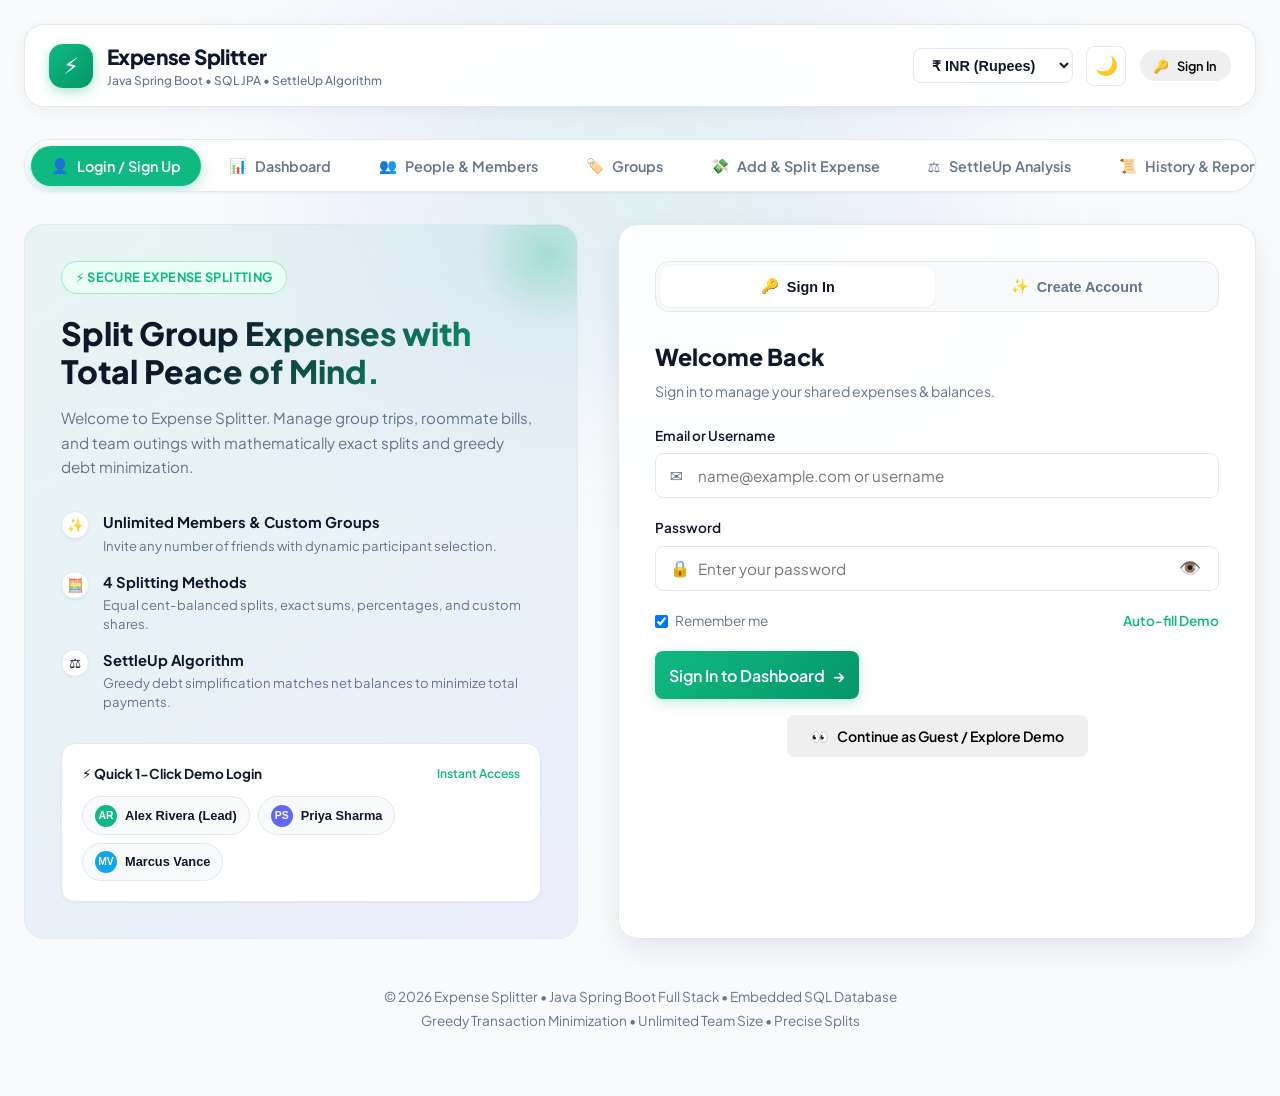
==== commit a894650f: "feat: add modern login and sign up authentication with demo profiles, password validation, and live " ====
--- a/index.html
+++ b/index.html
@@ -30,12 +30,22 @@
                 </select>
 
                 <button id="themeToggleBtn" class="theme-toggle-btn" title="Toggle Dark/Light Mode">🌙</button>
+
+                <!-- User Profile / Auth Action Badge -->
+                <div id="userHeaderAuth" class="user-header-auth">
+                    <button type="button" id="headerAuthBtn" class="btn btn-outline btn-sm" style="padding:0.45rem 0.85rem; font-size:0.8rem; border-radius:var(--radius-full);">
+                        <span>🔑</span> <span>Sign In</span>
+                    </button>
+                </div>
             </div>
         </header>
 
         <!-- Navigation Tabs -->
         <nav class="tabs-navigation">
-            <button class="tab-btn active" data-tab="dashboard">
+            <button class="tab-btn active" data-tab="account" id="accountTabBtn">
+                <span>👤</span> <span id="accountTabTitle">Login / Sign Up</span>
+            </button>
+            <button class="tab-btn" data-tab="dashboard">
                 <span>📊</span> <span>Dashboard</span>
             </button>
             <button class="tab-btn" data-tab="people">
@@ -55,8 +65,274 @@
             </button>
         </nav>
 
+        <!-- TAB 0: AUTH & ACCOUNT (LOGIN / SIGN UP) -->
+        <section id="account-tab" class="tab-content active">
+            <!-- Non-authenticated View: Login & Sign Up Forms -->
+            <div id="authContainer" class="auth-container">
+                <!-- Left Hero Banner -->
+                <div class="auth-hero">
+                    <div>
+                        <div class="auth-badge">⚡ Secure Expense Splitting</div>
+                        <h2 class="auth-hero-title">Split Group Expenses with Total Peace of Mind.</h2>
+                        <p class="auth-hero-desc">
+                            Welcome to Expense Splitter. Manage group trips, roommate bills, and team outings with mathematically exact splits and greedy debt minimization.
+                        </p>
+
+                        <div class="auth-feature-list">
+                            <div class="auth-feature-item">
+                                <div class="auth-feature-icon">✨</div>
+                                <div class="auth-feature-text">
+                                    <h4>Unlimited Members & Custom Groups</h4>
+                                    <p>Invite any number of friends with dynamic participant selection.</p>
+                                </div>
+                            </div>
+                            <div class="auth-feature-item">
+                                <div class="auth-feature-icon">🧮</div>
+                                <div class="auth-feature-text">
+                                    <h4>4 Splitting Methods</h4>
+                                    <p>Equal cent-balanced splits, exact sums, percentages, and custom shares.</p>
+                                </div>
+                            </div>
+                            <div class="auth-feature-item">
+                                <div class="auth-feature-icon">⚖️</div>
+                                <div class="auth-feature-text">
+                                    <h4>SettleUp Algorithm</h4>
+                                    <p>Greedy debt simplification matches net balances to minimize total payments.</p>
+                                </div>
+                            </div>
+                        </div>
+                    </div>
+
+                    <!-- 1-Click Demo Profiles -->
+                    <div class="demo-access-box">
+                        <div class="demo-access-title">
+                            <span>⚡ Quick 1-Click Demo Login</span>
+                            <span style="font-size:0.75rem; color:var(--primary); font-weight:600;">Instant Access</span>
+                        </div>
+                        <div class="demo-users-pills">
+                            <button type="button" class="demo-user-chip" data-demo="alex">
+                                <span class="demo-user-chip-avatar">AR</span>
+                                <span>Alex Rivera (Lead)</span>
+                            </button>
+                            <button type="button" class="demo-user-chip" data-demo="priya">
+                                <span class="demo-user-chip-avatar" style="background:var(--accent);">PS</span>
+                                <span>Priya Sharma</span>
+                            </button>
+                            <button type="button" class="demo-user-chip" data-demo="marcus">
+                                <span class="demo-user-chip-avatar" style="background:var(--info);">MV</span>
+                                <span>Marcus Vance</span>
+                            </button>
+                        </div>
+                    </div>
+                </div>
+
+                <!-- Right Card: Auth Tabs & Forms -->
+                <div class="auth-card">
+                    <!-- Tab Switcher -->
+                    <div class="auth-tabs-nav">
+                        <button type="button" class="auth-tab-btn active" id="tabBtnSignIn">
+                            <span>🔑</span> <span>Sign In</span>
+                        </button>
+                        <button type="button" class="auth-tab-btn" id="tabBtnSignUp">
+                            <span>✨</span> <span>Create Account</span>
+                        </button>
+                    </div>
+
+                    <!-- Sign In Panel -->
+                    <div id="signInPanel" class="auth-panel active">
+                        <div class="auth-panel-header">
+                            <h3 class="auth-panel-title">Welcome Back</h3>
+                            <p class="auth-panel-subtitle">Sign in to manage your shared expenses & balances.</p>
+                        </div>
+
+                        <form id="signInForm">
+                            <div class="form-group">
+                                <label for="signInEmail">Email or Username</label>
+                                <div class="input-icon-wrapper">
+                                    <span class="input-prefix">✉️</span>
+                                    <input type="text" id="signInEmail" class="form-control" placeholder="name@example.com or username" required autocomplete="username">
+                                </div>
+                            </div>
+
+                            <div class="form-group">
+                                <label for="signInPassword">Password</label>
+                                <div class="input-icon-wrapper">
+                                    <span class="input-prefix">🔒</span>
+                                    <input type="password" id="signInPassword" class="form-control" placeholder="Enter your password" required autocomplete="current-password">
+                                    <button type="button" class="input-toggle-pwd" id="toggleSignInPwdBtn" title="Show/Hide Password">👁️</button>
+                                </div>
+                            </div>
+
+                            <div class="auth-options-row">
+                                <label style="display:flex; align-items:center; gap:0.4rem; cursor:pointer; font-size:0.85rem; color:var(--text-muted);">
+                                    <input type="checkbox" id="signInRememberMe" checked>
+                                    <span>Remember me</span>
+                                </label>
+                                <span class="auth-link" id="quickFillDemoBtn">Auto-fill Demo</span>
+                            </div>
+
+                            <button type="submit" class="btn btn-primary btn-block" id="signInSubmitBtn" style="padding:0.85rem; font-size:1rem; margin-bottom:1rem;">
+                                <span>Sign In to Dashboard</span>
+                                <span>&rarr;</span>
+                            </button>
+
+                            <div style="text-align:center;">
+                                <button type="button" id="continueGuestBtn" class="btn btn-outline btn-block" style="font-size:0.88rem;">
+                                    <span>👀</span> <span>Continue as Guest / Explore Demo</span>
+                                </button>
+                            </div>
+                        </form>
+                    </div>
+
+                    <!-- Sign Up Panel -->
+                    <div id="signUpPanel" class="auth-panel">
+                        <div class="auth-panel-header">
+                            <h3 class="auth-panel-title">Create Free Account</h3>
+                            <p class="auth-panel-subtitle">Join Expense Splitter in less than a minute.</p>
+                        </div>
+
+                        <form id="signUpForm">
+                            <div class="form-group">
+                                <label for="signUpName">Full Name</label>
+                                <div class="input-icon-wrapper">
+                                    <span class="input-prefix">👤</span>
+                                    <input type="text" id="signUpName" class="form-control" placeholder="e.g. Jordan Lee" required autocomplete="name">
+                                </div>
+                            </div>
+
+                            <div class="form-group">
+                                <label for="signUpEmail">Email Address</label>
+                                <div class="input-icon-wrapper">
+                                    <span class="input-prefix">✉️</span>
+                                    <input type="email" id="signUpEmail" class="form-control" placeholder="jordan@example.com" required autocomplete="email">
+                                </div>
+                            </div>
+
+                            <div class="form-group">
+                                <label for="signUpCurrency">Preferred Currency</label>
+                                <div class="input-icon-wrapper">
+                                    <span class="input-prefix">💱</span>
+                                    <select id="signUpCurrency" class="form-control">
+                                        <option value="₹" selected>₹ INR - Indian Rupee</option>
+                                        <option value="$">$ USD - US Dollar</option>
+                                        <option value="€">€ EUR - Euro</option>
+                                        <option value="£">£ GBP - British Pound</option>
+                                    </select>
+                                </div>
+                            </div>
+
+                            <div class="form-group">
+                                <label for="signUpPassword">Password</label>
+                                <div class="input-icon-wrapper">
+                                    <span class="input-prefix">🔒</span>
+                                    <input type="password" id="signUpPassword" class="form-control" placeholder="Create strong password (min 6 chars)" required autocomplete="new-password">
+                                    <button type="button" class="input-toggle-pwd" id="toggleSignUpPwdBtn" title="Show/Hide Password">👁️</button>
+                                </div>
+                                <div class="password-strength-container">
+                                    <div class="password-strength-meter">
+                                        <div id="pwdStrengthBar" class="password-strength-bar"></div>
+                                    </div>
+                                    <div class="password-strength-label">
+                                        <span>Strength</span>
+                                        <span id="pwdStrengthText" style="font-weight:700;">Enter password</span>
+                                    </div>
+                                </div>
+                            </div>
+
+                            <div class="form-group">
+                                <label for="signUpConfirmPassword">Confirm Password</label>
+                                <div class="input-icon-wrapper">
+                                    <span class="input-prefix">🛡️</span>
+                                    <input type="password" id="signUpConfirmPassword" class="form-control" placeholder="Repeat your password" required autocomplete="new-password">
+                                </div>
+                                <div id="pwdMatchTag" class="password-match-tag"></div>
+                            </div>
+
+                            <button type="submit" class="btn btn-primary btn-block" id="signUpSubmitBtn" style="padding:0.85rem; font-size:1rem; margin-top:0.5rem; margin-bottom:1rem;">
+                                <span>Create Account</span>
+                                <span>🎉</span>
+                            </button>
+
+                            <p style="text-align:center; font-size:0.85rem; color:var(--text-muted);">
+                                Already have an account? <span class="auth-link" id="switchToSignInLink">Sign In here</span>
+                            </p>
+                        </form>
+                    </div>
+                </div>
+            </div>
+
+            <!-- Authenticated Profile View (shown when user is logged in) -->
+            <div id="authProfileView" class="account-profile-view" style="display:none;">
+                <div class="profile-card">
+                    <div class="profile-avatar-large" id="profileLargeAvatar">AR</div>
+                    <h3 class="profile-name" id="profileLargeName">Alex Rivera</h3>
+                    <div class="profile-email" id="profileLargeEmail">alex@splitter.io</div>
+                    <div class="profile-role-badge">
+                        <span>🛡️</span> <span id="profileLargeRole">Active Member</span>
+                    </div>
+
+                    <div class="profile-actions">
+                        <button type="button" class="btn btn-primary btn-block" id="profileGoDashboardBtn">
+                            <span>📊 Go to Dashboard</span>
+                        </button>
+                        <button type="button" class="btn btn-outline btn-block" id="profileSwitchUserBtn">
+                            <span>🔄 Switch Account</span>
+                        </button>
+                        <button type="button" class="btn btn-block" id="profileSignOutBtn" style="background:var(--danger-bg); color:var(--danger); border:1px solid rgba(239, 68, 68, 0.3);">
+                            <span>🚪 Sign Out</span>
+                        </button>
+                    </div>
+                </div>
+
+                <div class="card">
+                    <div class="card-header">
+                        <div>
+                            <h3 class="card-title">User Account Overview</h3>
+                            <p class="card-subtitle">Your personal activity and group expense participation</p>
+                        </div>
+                    </div>
+
+                    <div class="profile-stats-grid" style="margin-bottom:2rem;">
+                        <div class="kpi-card" style="padding:1.25rem;">
+                            <div class="kpi-header">
+                                <span class="kpi-title">Expenses Paid</span>
+                                <div class="kpi-icon">💸</div>
+                            </div>
+                            <div class="kpi-value" id="userKpiPaid">₹0.00</div>
+                            <div class="kpi-subtitle">Total paid out by you</div>
+                        </div>
+
+                        <div class="kpi-card accent" style="padding:1.25rem;">
+                            <div class="kpi-header">
+                                <span class="kpi-title">Active Groups</span>
+                                <div class="kpi-icon" style="background:var(--accent-light); color:var(--accent);">🏷️</div>
+                            </div>
+                            <div class="kpi-value" id="userKpiGroups">0</div>
+                            <div class="kpi-subtitle">Groups you belong to</div>
+                        </div>
+
+                        <div class="kpi-card info" style="padding:1.25rem;">
+                            <div class="kpi-header">
+                                <span class="kpi-title">Net Balance</span>
+                                <div class="kpi-icon" style="background:var(--info-bg); color:var(--info);">⚖️</div>
+                            </div>
+                            <div class="kpi-value" id="userKpiNet">₹0.00</div>
+                            <div class="kpi-subtitle" id="userKpiNetDesc">Settlement status</div>
+                        </div>
+                    </div>
+
+                    <div class="card" style="margin-bottom:0; background:var(--bg-primary);">
+                        <h4 style="font-size:0.95rem; font-weight:700; margin-bottom:0.75rem;">💡 Account Security & Cloud Sync</h4>
+                        <p style="font-size:0.85rem; color:var(--text-muted); line-height:1.6;">
+                            Your session is securely saved in browser storage and synchronizes seamlessly with the Java Spring Boot REST API and SQL persistence layer whenever online.
+                        </p>
+                    </div>
+                </div>
+            </div>
+        </section>
+
         <!-- TAB 1: DASHBOARD -->
-        <main id="dashboard-tab" class="tab-content active">
+        <main id="dashboard-tab" class="tab-content">
             <!-- Summary KPI Cards -->
             <div class="kpi-grid">
                 <div class="kpi-card">
--- a/css/style.css
+++ b/css/style.css
@@ -755,6 +755,529 @@
   to { transform: translateX(0); opacity: 1; }
 }
 
+/* --------------------------------------------------------------------------
+   Auth & Account Management Styling
+   -------------------------------------------------------------------------- */
+.auth-container {
+  display: grid;
+  grid-template-columns: 1fr 1.15fr;
+  gap: 2.5rem;
+  align-items: stretch;
+  margin-top: 1rem;
+  margin-bottom: 2rem;
+}
+
+.auth-hero {
+  display: flex;
+  flex-direction: column;
+  justify-content: space-between;
+  background: linear-gradient(145deg, rgba(16, 185, 129, 0.08) 0%, rgba(99, 102, 241, 0.08) 100%);
+  border: 1px solid var(--border-subtle);
+  border-radius: var(--radius-lg);
+  padding: 2.25rem;
+  position: relative;
+  overflow: hidden;
+}
+
+.auth-hero::before {
+  content: '';
+  position: absolute;
+  top: -40px;
+  right: -40px;
+  width: 140px;
+  height: 140px;
+  border-radius: 50%;
+  background: radial-gradient(circle, rgba(16, 185, 129, 0.25) 0%, transparent 70%);
+  pointer-events: none;
+}
+
+.auth-badge {
+  display: inline-flex;
+  align-items: center;
+  gap: 0.5rem;
+  background: var(--primary-light);
+  color: var(--primary);
+  border: 1px solid rgba(16, 185, 129, 0.3);
+  font-size: 0.8rem;
+  font-weight: 700;
+  padding: 0.35rem 0.85rem;
+  border-radius: var(--radius-full);
+  margin-bottom: 1.25rem;
+  width: fit-content;
+  letter-spacing: 0.03em;
+  text-transform: uppercase;
+}
+
+.auth-hero-title {
+  font-size: 2rem;
+  font-weight: 800;
+  line-height: 1.2;
+  margin-bottom: 1rem;
+  background: linear-gradient(135deg, var(--text-main) 30%, var(--primary) 100%);
+  -webkit-background-clip: text;
+  -webkit-text-fill-color: transparent;
+}
+
+.auth-hero-desc {
+  color: var(--text-muted);
+  font-size: 0.95rem;
+  line-height: 1.6;
+  margin-bottom: 2rem;
+}
+
+.auth-feature-list {
+  display: flex;
+  flex-direction: column;
+  gap: 1rem;
+  margin-bottom: 2rem;
+}
+
+.auth-feature-item {
+  display: flex;
+  align-items: flex-start;
+  gap: 0.85rem;
+}
+
+.auth-feature-icon {
+  width: 28px;
+  height: 28px;
+  border-radius: 50%;
+  background: var(--bg-surface);
+  border: 1px solid var(--border-subtle);
+  display: flex;
+  align-items: center;
+  justify-content: center;
+  font-size: 0.85rem;
+  flex-shrink: 0;
+  box-shadow: var(--shadow-sm);
+}
+
+.auth-feature-text h4 {
+  font-size: 0.92rem;
+  font-weight: 700;
+  color: var(--text-main);
+  margin-bottom: 0.2rem;
+}
+
+.auth-feature-text p {
+  font-size: 0.82rem;
+  color: var(--text-muted);
+  line-height: 1.4;
+}
+
+.demo-access-box {
+  background: var(--bg-surface);
+  border: 1px solid var(--border-subtle);
+  border-radius: var(--radius-md);
+  padding: 1.25rem;
+  box-shadow: var(--shadow-sm);
+}
+
+.demo-access-title {
+  display: flex;
+  align-items: center;
+  justify-content: space-between;
+  font-size: 0.85rem;
+  font-weight: 700;
+  color: var(--text-main);
+  margin-bottom: 0.75rem;
+}
+
+.demo-users-pills {
+  display: flex;
+  flex-wrap: wrap;
+  gap: 0.5rem;
+}
+
+.demo-user-chip {
+  display: inline-flex;
+  align-items: center;
+  gap: 0.5rem;
+  background: var(--bg-primary);
+  border: 1px solid var(--border-subtle);
+  padding: 0.45rem 0.75rem;
+  border-radius: var(--radius-full);
+  font-size: 0.8rem;
+  font-weight: 600;
+  color: var(--text-main);
+  cursor: pointer;
+  transition: all var(--transition-fast);
+}
+
+.demo-user-chip:hover {
+  background: var(--primary-light);
+  border-color: var(--primary);
+  color: var(--primary);
+  transform: translateY(-2px);
+  box-shadow: var(--shadow-sm);
+}
+
+.demo-user-chip-avatar {
+  width: 22px;
+  height: 22px;
+  border-radius: 50%;
+  background: var(--primary);
+  color: white;
+  display: flex;
+  align-items: center;
+  justify-content: center;
+  font-size: 0.65rem;
+  font-weight: 800;
+}
+
+/* Auth Card & Tabs */
+.auth-card {
+  background: var(--bg-card);
+  backdrop-filter: blur(16px);
+  -webkit-backdrop-filter: blur(16px);
+  border: 1px solid var(--border-subtle);
+  border-radius: var(--radius-lg);
+  padding: 2.25rem;
+  box-shadow: var(--shadow-lg);
+  display: flex;
+  flex-direction: column;
+}
+
+.auth-tabs-nav {
+  display: flex;
+  background: var(--bg-primary);
+  border: 1px solid var(--border-subtle);
+  border-radius: var(--radius-md);
+  padding: 4px;
+  margin-bottom: 1.75rem;
+  gap: 4px;
+}
+
+.auth-tab-btn {
+  flex: 1;
+  padding: 0.75rem 1rem;
+  font-size: 0.9rem;
+  font-weight: 700;
+  color: var(--text-muted);
+  border: none;
+  background: transparent;
+  border-radius: calc(var(--radius-md) - 4px);
+  cursor: pointer;
+  transition: all var(--transition-fast);
+  display: flex;
+  align-items: center;
+  justify-content: center;
+  gap: 0.5rem;
+}
+
+.auth-tab-btn.active {
+  background: var(--bg-surface);
+  color: var(--text-main);
+  box-shadow: var(--shadow-sm);
+}
+
+.auth-panel {
+  display: none;
+  animation: fadeIn 0.25s ease;
+}
+
+.auth-panel.active {
+  display: block;
+}
+
+.auth-panel-header {
+  margin-bottom: 1.5rem;
+}
+
+.auth-panel-title {
+  font-size: 1.45rem;
+  font-weight: 800;
+  color: var(--text-main);
+  margin-bottom: 0.35rem;
+}
+
+.auth-panel-subtitle {
+  font-size: 0.88rem;
+  color: var(--text-muted);
+}
+
+.input-icon-wrapper {
+  position: relative;
+  display: flex;
+  align-items: center;
+}
+
+.input-icon-wrapper .input-prefix {
+  position: absolute;
+  left: 0.9rem;
+  font-size: 1rem;
+  color: var(--text-muted);
+  pointer-events: none;
+  user-select: none;
+}
+
+.input-icon-wrapper input,
+.input-icon-wrapper select {
+  padding-left: 2.6rem !important;
+}
+
+.input-icon-wrapper .input-toggle-pwd {
+  position: absolute;
+  right: 0.75rem;
+  background: transparent;
+  border: none;
+  font-size: 1.1rem;
+  cursor: pointer;
+  padding: 0.35rem;
+  color: var(--text-muted);
+  transition: color var(--transition-fast);
+}
+
+.input-icon-wrapper .input-toggle-pwd:hover {
+  color: var(--text-main);
+}
+
+/* Password Strength Indicator */
+.password-strength-container {
+  margin-top: 0.4rem;
+  margin-bottom: 0.2rem;
+}
+
+.password-strength-meter {
+  height: 5px;
+  background: var(--border-subtle);
+  border-radius: 3px;
+  overflow: hidden;
+  margin-bottom: 0.35rem;
+}
+
+.password-strength-bar {
+  height: 100%;
+  width: 0%;
+  transition: width 0.3s ease, background-color 0.3s ease;
+  border-radius: 3px;
+}
+
+.password-strength-bar.weak {
+  width: 30%;
+  background-color: var(--danger);
+}
+
+.password-strength-bar.medium {
+  width: 65%;
+  background-color: var(--warning);
+}
+
+.password-strength-bar.strong {
+  width: 100%;
+  background-color: var(--success);
+}
+
+.password-strength-label {
+  display: flex;
+  justify-content: space-between;
+  font-size: 0.75rem;
+  color: var(--text-muted);
+}
+
+.password-match-tag {
+  font-size: 0.75rem;
+  font-weight: 600;
+  margin-top: 0.3rem;
+}
+
+.password-match-tag.matched {
+  color: var(--success);
+}
+
+.password-match-tag.mismatch {
+  color: var(--danger);
+}
+
+.auth-options-row {
+  display: flex;
+  justify-content: space-between;
+  align-items: center;
+  font-size: 0.85rem;
+  margin: 0.5rem 0 1.25rem 0;
+}
+
+.auth-link {
+  color: var(--primary);
+  text-decoration: none;
+  font-weight: 600;
+  cursor: pointer;
+}
+
+.auth-link:hover {
+  text-decoration: underline;
+}
+
+/* User Header Badge */
+.user-header-auth {
+  display: flex;
+  align-items: center;
+  gap: 0.75rem;
+}
+
+.user-profile-pill {
+  display: flex;
+  align-items: center;
+  gap: 0.65rem;
+  background: var(--bg-surface);
+  border: 1px solid var(--border-subtle);
+  padding: 0.35rem 0.85rem 0.35rem 0.45rem;
+  border-radius: var(--radius-full);
+  box-shadow: var(--shadow-sm);
+  cursor: pointer;
+  transition: all var(--transition-fast);
+}
+
+.user-profile-pill:hover {
+  border-color: var(--primary);
+  box-shadow: var(--shadow-md);
+}
+
+.user-avatar-circle {
+  width: 30px;
+  height: 30px;
+  border-radius: 50%;
+  background: linear-gradient(135deg, var(--primary) 0%, var(--accent) 100%);
+  color: white;
+  display: flex;
+  align-items: center;
+  justify-content: center;
+  font-size: 0.75rem;
+  font-weight: 800;
+  letter-spacing: -0.5px;
+}
+
+.user-pill-info {
+  display: flex;
+  flex-direction: column;
+  line-height: 1.1;
+  text-align: left;
+}
+
+.user-pill-name {
+  font-size: 0.85rem;
+  font-weight: 700;
+  color: var(--text-main);
+}
+
+.user-pill-status {
+  font-size: 0.68rem;
+  color: var(--primary);
+  font-weight: 600;
+  display: flex;
+  align-items: center;
+  gap: 0.25rem;
+}
+
+.user-pill-status::before {
+  content: '';
+  display: inline-block;
+  width: 6px;
+  height: 6px;
+  border-radius: 50%;
+  background: var(--primary);
+}
+
+.btn-header-logout {
+  background: transparent;
+  border: 1px solid var(--border-subtle);
+  color: var(--text-muted);
+  border-radius: var(--radius-full);
+  padding: 0.4rem 0.75rem;
+  font-size: 0.75rem;
+  font-weight: 600;
+  cursor: pointer;
+  transition: all var(--transition-fast);
+  display: flex;
+  align-items: center;
+  gap: 0.35rem;
+}
+
+.btn-header-logout:hover {
+  background: var(--danger-bg);
+  border-color: var(--danger);
+  color: var(--danger);
+}
+
+/* Logged-In User Profile View inside Account Tab */
+.account-profile-view {
+  display: grid;
+  grid-template-columns: 360px 1fr;
+  gap: 2rem;
+  align-items: start;
+}
+
+.profile-card {
+  background: var(--bg-surface);
+  border: 1px solid var(--border-subtle);
+  border-radius: var(--radius-lg);
+  padding: 2rem;
+  box-shadow: var(--shadow-md);
+  text-align: center;
+}
+
+.profile-avatar-large {
+  width: 88px;
+  height: 88px;
+  border-radius: 50%;
+  background: linear-gradient(135deg, var(--primary) 0%, var(--accent) 100%);
+  color: white;
+  display: flex;
+  align-items: center;
+  justify-content: center;
+  font-size: 2.2rem;
+  font-weight: 800;
+  margin: 0 auto 1.25rem auto;
+  box-shadow: var(--shadow-glow);
+}
+
+.profile-name {
+  font-size: 1.4rem;
+  font-weight: 800;
+  color: var(--text-main);
+  margin-bottom: 0.25rem;
+}
+
+.profile-email {
+  font-size: 0.9rem;
+  color: var(--text-muted);
+  margin-bottom: 1rem;
+}
+
+.profile-role-badge {
+  display: inline-flex;
+  align-items: center;
+  gap: 0.4rem;
+  background: var(--primary-light);
+  color: var(--primary-text);
+  padding: 0.35rem 0.85rem;
+  border-radius: var(--radius-full);
+  font-size: 0.8rem;
+  font-weight: 700;
+  margin-bottom: 1.5rem;
+}
+
+.profile-actions {
+  display: flex;
+  flex-direction: column;
+  gap: 0.75rem;
+}
+
+.profile-stats-grid {
+  display: grid;
+  grid-template-columns: repeat(auto-fit, minmax(220px, 1fr));
+  gap: 1.25rem;
+}
+
+@media (max-width: 900px) {
+  .auth-container {
+    grid-template-columns: 1fr;
+  }
+  .account-profile-view {
+    grid-template-columns: 1fr;
+  }
+}
+
 @media (max-width: 768px) {
   .app-wrapper {
     padding: 1rem 0.75rem;
@@ -776,3 +1299,4 @@
     gap: 1rem;
   }
 }
+
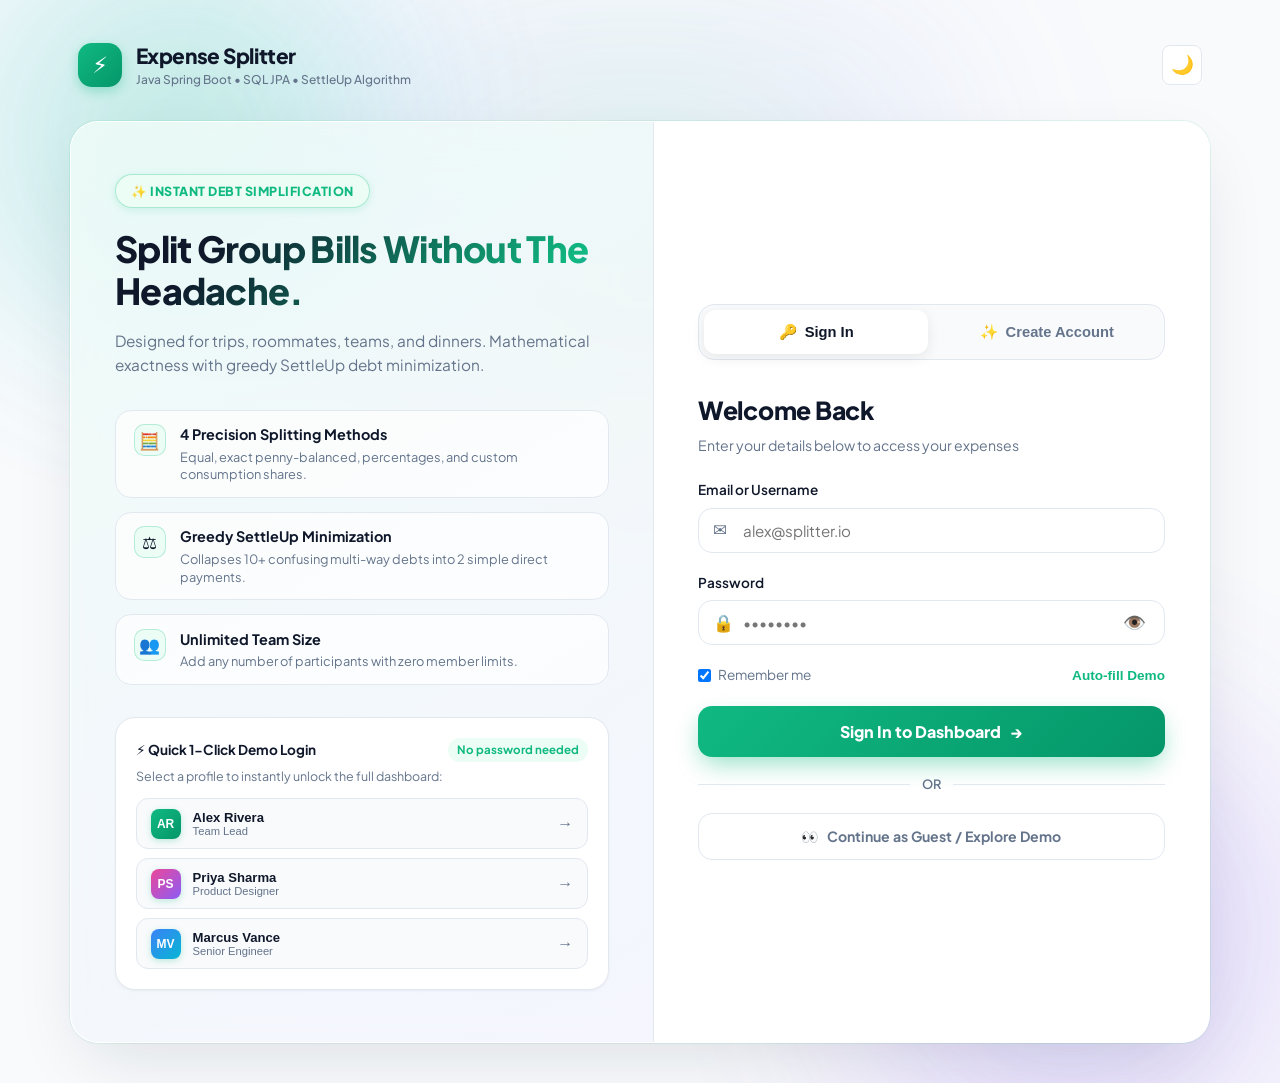
==== commit c8a93727: "feat: gate application behind attractive login & signup showcase screen, reveal tabs only after logi" ====
--- a/index.html
+++ b/index.html
@@ -10,7 +10,239 @@
 <body>
     <div class="ambient-glow"></div>
 
-    <div class="app-wrapper">
+    <!-- 1. AUTH GATEWAY: First thing shown on the screen (No navigation tabs until login) -->
+    <div id="authGateway" class="auth-gateway">
+        <!-- Floating Ambient Lighting Orbs -->
+        <div class="auth-glow-orb auth-orb-1"></div>
+        <div class="auth-glow-orb auth-orb-2"></div>
+        <div class="auth-glow-orb auth-orb-3"></div>
+
+        <div class="auth-gateway-inner">
+            <!-- Topbar with brand & theme toggle -->
+            <div class="auth-topbar">
+                <div class="brand">
+                    <div class="brand-icon">⚡</div>
+                    <div>
+                        <h1 class="brand-title">Expense Splitter</h1>
+                        <div class="brand-tagline">Java Spring Boot &bull; SQL JPA &bull; SettleUp Algorithm</div>
+                    </div>
+                </div>
+                <button type="button" id="authThemeToggleBtn" class="theme-toggle-btn" title="Toggle Dark/Light Mode">🌙</button>
+            </div>
+
+            <!-- Main Auth Showcase Card -->
+            <div class="auth-showcase-card">
+                <!-- Left Hero Column -->
+                <div class="auth-showcase-left">
+                    <div>
+                        <div class="auth-pill-badge">✨ Instant Debt Simplification</div>
+                        <h2 class="auth-headline">Split Group Bills Without The Headache.</h2>
+                        <p class="auth-subheadline">
+                            Designed for trips, roommates, teams, and dinners. Mathematical exactness with greedy SettleUp debt minimization.
+                        </p>
+
+                        <div class="auth-perks">
+                            <div class="auth-perk-item">
+                                <span class="auth-perk-icon">🧮</span>
+                                <div>
+                                    <strong>4 Precision Splitting Methods</strong>
+                                    <p>Equal, exact penny-balanced, percentages, and custom consumption shares.</p>
+                                </div>
+                            </div>
+                            <div class="auth-perk-item">
+                                <span class="auth-perk-icon">⚖️</span>
+                                <div>
+                                    <strong>Greedy SettleUp Minimization</strong>
+                                    <p>Collapses 10+ confusing multi-way debts into 2 simple direct payments.</p>
+                                </div>
+                            </div>
+                            <div class="auth-perk-item">
+                                <span class="auth-perk-icon">👥</span>
+                                <div>
+                                    <strong>Unlimited Team Size</strong>
+                                    <p>Add any number of participants with zero member limits.</p>
+                                </div>
+                            </div>
+                        </div>
+                    </div>
+
+                    <!-- 1-Click Demo Profiles -->
+                    <div class="auth-demo-box">
+                        <div class="auth-demo-header">
+                            <span>⚡ Quick 1-Click Demo Login</span>
+                            <span class="auth-demo-badge">No password needed</span>
+                        </div>
+                        <p class="auth-demo-desc">Select a profile to instantly unlock the full dashboard:</p>
+                        <div class="auth-demo-chips">
+                            <button type="button" class="demo-chip-btn" data-demo="alex">
+                                <span class="demo-chip-avatar">AR</span>
+                                <div class="demo-chip-info">
+                                    <span class="demo-chip-name">Alex Rivera</span>
+                                    <span class="demo-chip-role">Team Lead</span>
+                                </div>
+                                <span class="demo-chip-arrow">&rarr;</span>
+                            </button>
+                            <button type="button" class="demo-chip-btn" data-demo="priya">
+                                <span class="demo-chip-avatar" style="background:linear-gradient(135deg, #ec4899, #8b5cf6);">PS</span>
+                                <div class="demo-chip-info">
+                                    <span class="demo-chip-name">Priya Sharma</span>
+                                    <span class="demo-chip-role">Product Designer</span>
+                                </div>
+                                <span class="demo-chip-arrow">&rarr;</span>
+                            </button>
+                            <button type="button" class="demo-chip-btn" data-demo="marcus">
+                                <span class="demo-chip-avatar" style="background:linear-gradient(135deg, #3b82f6, #06b6d4);">MV</span>
+                                <div class="demo-chip-info">
+                                    <span class="demo-chip-name">Marcus Vance</span>
+                                    <span class="demo-chip-role">Senior Engineer</span>
+                                </div>
+                                <span class="demo-chip-arrow">&rarr;</span>
+                            </button>
+                        </div>
+                    </div>
+                </div>
+
+                <!-- Right Form Column -->
+                <div class="auth-showcase-right">
+                    <!-- Segmented Tab Switcher -->
+                    <div class="auth-tab-switch">
+                        <button type="button" id="tabBtnSignIn" class="auth-tab-btn active">
+                            <span>🔑</span> <span>Sign In</span>
+                        </button>
+                        <button type="button" id="tabBtnSignUp" class="auth-tab-btn">
+                            <span>✨</span> <span>Create Account</span>
+                        </button>
+                    </div>
+
+                    <!-- Sign In Panel -->
+                    <div id="signInPanel" class="auth-form-panel active">
+                        <div class="auth-form-header">
+                            <h3>Welcome Back</h3>
+                            <p>Enter your details below to access your expenses</p>
+                        </div>
+
+                        <form id="signInForm">
+                            <div class="form-group">
+                                <label for="signInEmail">Email or Username</label>
+                                <div class="input-icon-wrapper">
+                                    <span class="input-prefix">✉️</span>
+                                    <input type="text" id="signInEmail" class="form-control" placeholder="alex@splitter.io" required autocomplete="username">
+                                </div>
+                            </div>
+
+                            <div class="form-group">
+                                <label for="signInPassword">Password</label>
+                                <div class="input-icon-wrapper">
+                                    <span class="input-prefix">🔒</span>
+                                    <input type="password" id="signInPassword" class="form-control" placeholder="••••••••" required autocomplete="current-password">
+                                    <button type="button" class="input-toggle-pwd" id="toggleSignInPwdBtn" title="Show/Hide Password">👁️</button>
+                                </div>
+                            </div>
+
+                            <div class="auth-options-row">
+                                <label class="auth-remember-label">
+                                    <input type="checkbox" id="signInRememberMe" checked>
+                                    <span>Remember me</span>
+                                </label>
+                                <button type="button" class="auth-link-btn" id="quickFillDemoBtn">Auto-fill Demo</button>
+                            </div>
+
+                            <button type="submit" class="btn btn-primary btn-block btn-auth-submit" id="signInSubmitBtn">
+                                <span>Sign In to Dashboard</span>
+                                <span>&rarr;</span>
+                            </button>
+
+                            <div class="auth-guest-divider">
+                                <span>or</span>
+                            </div>
+
+                            <button type="button" id="continueGuestBtn" class="btn btn-outline btn-block btn-guest">
+                                <span>👀</span> <span>Continue as Guest / Explore Demo</span>
+                            </button>
+                        </form>
+                    </div>
+
+                    <!-- Sign Up Panel -->
+                    <div id="signUpPanel" class="auth-form-panel">
+                        <div class="auth-form-header">
+                            <h3>Create Free Account</h3>
+                            <p>Sign up now to start splitting bills with friends</p>
+                        </div>
+
+                        <form id="signUpForm">
+                            <div class="form-group">
+                                <label for="signUpName">Full Name</label>
+                                <div class="input-icon-wrapper">
+                                    <span class="input-prefix">👤</span>
+                                    <input type="text" id="signUpName" class="form-control" placeholder="e.g. Jordan Lee" required autocomplete="name">
+                                </div>
+                            </div>
+
+                            <div class="form-group">
+                                <label for="signUpEmail">Email Address</label>
+                                <div class="input-icon-wrapper">
+                                    <span class="input-prefix">✉️</span>
+                                    <input type="email" id="signUpEmail" class="form-control" placeholder="jordan@example.com" required autocomplete="email">
+                                </div>
+                            </div>
+
+                            <div class="form-group">
+                                <label for="signUpCurrency">Preferred Currency</label>
+                                <div class="input-icon-wrapper">
+                                    <span class="input-prefix">💱</span>
+                                    <select id="signUpCurrency" class="form-control">
+                                        <option value="₹" selected>₹ INR - Indian Rupee</option>
+                                        <option value="$">$ USD - US Dollar</option>
+                                        <option value="€">€ EUR - Euro</option>
+                                        <option value="£">£ GBP - British Pound</option>
+                                    </select>
+                                </div>
+                            </div>
+
+                            <div class="form-group">
+                                <label for="signUpPassword">Password</label>
+                                <div class="input-icon-wrapper">
+                                    <span class="input-prefix">🔒</span>
+                                    <input type="password" id="signUpPassword" class="form-control" placeholder="Min 6 characters" required autocomplete="new-password">
+                                    <button type="button" class="input-toggle-pwd" id="toggleSignUpPwdBtn" title="Show/Hide Password">👁️</button>
+                                </div>
+                                <div class="password-strength-container">
+                                    <div class="password-strength-meter">
+                                        <div id="pwdStrengthBar" class="password-strength-bar"></div>
+                                    </div>
+                                    <div class="password-strength-label">
+                                        <span>Strength</span>
+                                        <span id="pwdStrengthText">Enter password</span>
+                                    </div>
+                                </div>
+                            </div>
+
+                            <div class="form-group">
+                                <label for="signUpConfirmPassword">Confirm Password</label>
+                                <div class="input-icon-wrapper">
+                                    <span class="input-prefix">🛡️</span>
+                                    <input type="password" id="signUpConfirmPassword" class="form-control" placeholder="Re-enter password" required autocomplete="new-password">
+                                </div>
+                                <div id="pwdMatchTag" class="password-match-tag"></div>
+                            </div>
+
+                            <button type="submit" class="btn btn-primary btn-block btn-auth-submit" id="signUpSubmitBtn">
+                                <span>Create Account & Continue</span>
+                                <span>🎉</span>
+                            </button>
+
+                            <p class="auth-switch-note">
+                                Already have an account? <button type="button" class="auth-link-btn" id="switchToSignInLink">Sign In here</button>
+                            </p>
+                        </form>
+                    </div>
+                </div>
+            </div>
+        </div>
+    </div>
+
+    <!-- 2. MAIN APPLICATION: Revealed ONLY after Login or Sign Up -->
+    <div id="appMainView" class="app-wrapper" style="display:none;">
         <!-- Navigation Header -->
         <header class="app-header">
             <div class="brand">
@@ -31,21 +263,14 @@
 
                 <button id="themeToggleBtn" class="theme-toggle-btn" title="Toggle Dark/Light Mode">🌙</button>
 
-                <!-- User Profile / Auth Action Badge -->
-                <div id="userHeaderAuth" class="user-header-auth">
-                    <button type="button" id="headerAuthBtn" class="btn btn-outline btn-sm" style="padding:0.45rem 0.85rem; font-size:0.8rem; border-radius:var(--radius-full);">
-                        <span>🔑</span> <span>Sign In</span>
-                    </button>
-                </div>
+                <!-- User Profile & Sign Out Controls in Header -->
+                <div id="userHeaderAuth" class="user-header-auth"></div>
             </div>
         </header>
 
-        <!-- Navigation Tabs -->
+        <!-- Navigation Tabs (Only available once logged in) -->
         <nav class="tabs-navigation">
-            <button class="tab-btn active" data-tab="account" id="accountTabBtn">
-                <span>👤</span> <span id="accountTabTitle">Login / Sign Up</span>
-            </button>
-            <button class="tab-btn" data-tab="dashboard">
+            <button class="tab-btn active" data-tab="dashboard">
                 <span>📊</span> <span>Dashboard</span>
             </button>
             <button class="tab-btn" data-tab="people">
@@ -63,206 +288,14 @@
             <button class="tab-btn" data-tab="history">
                 <span>📜</span> <span>History & Reports</span>
             </button>
+            <button class="tab-btn" data-tab="account" id="accountTabBtn">
+                <span>👤</span> <span id="accountNavLabel">My Account</span>
+            </button>
         </nav>
 
-        <!-- TAB 0: AUTH & ACCOUNT (LOGIN / SIGN UP) -->
-        <section id="account-tab" class="tab-content active">
-            <!-- Non-authenticated View: Login & Sign Up Forms -->
-            <div id="authContainer" class="auth-container">
-                <!-- Left Hero Banner -->
-                <div class="auth-hero">
-                    <div>
-                        <div class="auth-badge">⚡ Secure Expense Splitting</div>
-                        <h2 class="auth-hero-title">Split Group Expenses with Total Peace of Mind.</h2>
-                        <p class="auth-hero-desc">
-                            Welcome to Expense Splitter. Manage group trips, roommate bills, and team outings with mathematically exact splits and greedy debt minimization.
-                        </p>
-
-                        <div class="auth-feature-list">
-                            <div class="auth-feature-item">
-                                <div class="auth-feature-icon">✨</div>
-                                <div class="auth-feature-text">
-                                    <h4>Unlimited Members & Custom Groups</h4>
-                                    <p>Invite any number of friends with dynamic participant selection.</p>
-                                </div>
-                            </div>
-                            <div class="auth-feature-item">
-                                <div class="auth-feature-icon">🧮</div>
-                                <div class="auth-feature-text">
-                                    <h4>4 Splitting Methods</h4>
-                                    <p>Equal cent-balanced splits, exact sums, percentages, and custom shares.</p>
-                                </div>
-                            </div>
-                            <div class="auth-feature-item">
-                                <div class="auth-feature-icon">⚖️</div>
-                                <div class="auth-feature-text">
-                                    <h4>SettleUp Algorithm</h4>
-                                    <p>Greedy debt simplification matches net balances to minimize total payments.</p>
-                                </div>
-                            </div>
-                        </div>
-                    </div>
-
-                    <!-- 1-Click Demo Profiles -->
-                    <div class="demo-access-box">
-                        <div class="demo-access-title">
-                            <span>⚡ Quick 1-Click Demo Login</span>
-                            <span style="font-size:0.75rem; color:var(--primary); font-weight:600;">Instant Access</span>
-                        </div>
-                        <div class="demo-users-pills">
-                            <button type="button" class="demo-user-chip" data-demo="alex">
-                                <span class="demo-user-chip-avatar">AR</span>
-                                <span>Alex Rivera (Lead)</span>
-                            </button>
-                            <button type="button" class="demo-user-chip" data-demo="priya">
-                                <span class="demo-user-chip-avatar" style="background:var(--accent);">PS</span>
-                                <span>Priya Sharma</span>
-                            </button>
-                            <button type="button" class="demo-user-chip" data-demo="marcus">
-                                <span class="demo-user-chip-avatar" style="background:var(--info);">MV</span>
-                                <span>Marcus Vance</span>
-                            </button>
-                        </div>
-                    </div>
-                </div>
-
-                <!-- Right Card: Auth Tabs & Forms -->
-                <div class="auth-card">
-                    <!-- Tab Switcher -->
-                    <div class="auth-tabs-nav">
-                        <button type="button" class="auth-tab-btn active" id="tabBtnSignIn">
-                            <span>🔑</span> <span>Sign In</span>
-                        </button>
-                        <button type="button" class="auth-tab-btn" id="tabBtnSignUp">
-                            <span>✨</span> <span>Create Account</span>
-                        </button>
-                    </div>
-
-                    <!-- Sign In Panel -->
-                    <div id="signInPanel" class="auth-panel active">
-                        <div class="auth-panel-header">
-                            <h3 class="auth-panel-title">Welcome Back</h3>
-                            <p class="auth-panel-subtitle">Sign in to manage your shared expenses & balances.</p>
-                        </div>
-
-                        <form id="signInForm">
-                            <div class="form-group">
-                                <label for="signInEmail">Email or Username</label>
-                                <div class="input-icon-wrapper">
-                                    <span class="input-prefix">✉️</span>
-                                    <input type="text" id="signInEmail" class="form-control" placeholder="name@example.com or username" required autocomplete="username">
-                                </div>
-                            </div>
-
-                            <div class="form-group">
-                                <label for="signInPassword">Password</label>
-                                <div class="input-icon-wrapper">
-                                    <span class="input-prefix">🔒</span>
-                                    <input type="password" id="signInPassword" class="form-control" placeholder="Enter your password" required autocomplete="current-password">
-                                    <button type="button" class="input-toggle-pwd" id="toggleSignInPwdBtn" title="Show/Hide Password">👁️</button>
-                                </div>
-                            </div>
-
-                            <div class="auth-options-row">
-                                <label style="display:flex; align-items:center; gap:0.4rem; cursor:pointer; font-size:0.85rem; color:var(--text-muted);">
-                                    <input type="checkbox" id="signInRememberMe" checked>
-                                    <span>Remember me</span>
-                                </label>
-                                <span class="auth-link" id="quickFillDemoBtn">Auto-fill Demo</span>
-                            </div>
-
-                            <button type="submit" class="btn btn-primary btn-block" id="signInSubmitBtn" style="padding:0.85rem; font-size:1rem; margin-bottom:1rem;">
-                                <span>Sign In to Dashboard</span>
-                                <span>&rarr;</span>
-                            </button>
-
-                            <div style="text-align:center;">
-                                <button type="button" id="continueGuestBtn" class="btn btn-outline btn-block" style="font-size:0.88rem;">
-                                    <span>👀</span> <span>Continue as Guest / Explore Demo</span>
-                                </button>
-                            </div>
-                        </form>
-                    </div>
-
-                    <!-- Sign Up Panel -->
-                    <div id="signUpPanel" class="auth-panel">
-                        <div class="auth-panel-header">
-                            <h3 class="auth-panel-title">Create Free Account</h3>
-                            <p class="auth-panel-subtitle">Join Expense Splitter in less than a minute.</p>
-                        </div>
-
-                        <form id="signUpForm">
-                            <div class="form-group">
-                                <label for="signUpName">Full Name</label>
-                                <div class="input-icon-wrapper">
-                                    <span class="input-prefix">👤</span>
-                                    <input type="text" id="signUpName" class="form-control" placeholder="e.g. Jordan Lee" required autocomplete="name">
-                                </div>
-                            </div>
-
-                            <div class="form-group">
-                                <label for="signUpEmail">Email Address</label>
-                                <div class="input-icon-wrapper">
-                                    <span class="input-prefix">✉️</span>
-                                    <input type="email" id="signUpEmail" class="form-control" placeholder="jordan@example.com" required autocomplete="email">
-                                </div>
-                            </div>
-
-                            <div class="form-group">
-                                <label for="signUpCurrency">Preferred Currency</label>
-                                <div class="input-icon-wrapper">
-                                    <span class="input-prefix">💱</span>
-                                    <select id="signUpCurrency" class="form-control">
-                                        <option value="₹" selected>₹ INR - Indian Rupee</option>
-                                        <option value="$">$ USD - US Dollar</option>
-                                        <option value="€">€ EUR - Euro</option>
-                                        <option value="£">£ GBP - British Pound</option>
-                                    </select>
-                                </div>
-                            </div>
-
-                            <div class="form-group">
-                                <label for="signUpPassword">Password</label>
-                                <div class="input-icon-wrapper">
-                                    <span class="input-prefix">🔒</span>
-                                    <input type="password" id="signUpPassword" class="form-control" placeholder="Create strong password (min 6 chars)" required autocomplete="new-password">
-                                    <button type="button" class="input-toggle-pwd" id="toggleSignUpPwdBtn" title="Show/Hide Password">👁️</button>
-                                </div>
-                                <div class="password-strength-container">
-                                    <div class="password-strength-meter">
-                                        <div id="pwdStrengthBar" class="password-strength-bar"></div>
-                                    </div>
-                                    <div class="password-strength-label">
-                                        <span>Strength</span>
-                                        <span id="pwdStrengthText" style="font-weight:700;">Enter password</span>
-                                    </div>
-                                </div>
-                            </div>
-
-                            <div class="form-group">
-                                <label for="signUpConfirmPassword">Confirm Password</label>
-                                <div class="input-icon-wrapper">
-                                    <span class="input-prefix">🛡️</span>
-                                    <input type="password" id="signUpConfirmPassword" class="form-control" placeholder="Repeat your password" required autocomplete="new-password">
-                                </div>
-                                <div id="pwdMatchTag" class="password-match-tag"></div>
-                            </div>
-
-                            <button type="submit" class="btn btn-primary btn-block" id="signUpSubmitBtn" style="padding:0.85rem; font-size:1rem; margin-top:0.5rem; margin-bottom:1rem;">
-                                <span>Create Account</span>
-                                <span>🎉</span>
-                            </button>
-
-                            <p style="text-align:center; font-size:0.85rem; color:var(--text-muted);">
-                                Already have an account? <span class="auth-link" id="switchToSignInLink">Sign In here</span>
-                            </p>
-                        </form>
-                    </div>
-                </div>
-            </div>
-
-            <!-- Authenticated Profile View (shown when user is logged in) -->
-            <div id="authProfileView" class="account-profile-view" style="display:none;">
+        <!-- TAB 0: AUTHENTICATED PROFILE & ACCOUNT -->
+        <section id="account-tab" class="tab-content">
+            <div id="authProfileView" class="account-profile-view">
                 <div class="profile-card">
                     <div class="profile-avatar-large" id="profileLargeAvatar">AR</div>
                     <h3 class="profile-name" id="profileLargeName">Alex Rivera</h3>
@@ -278,7 +311,7 @@
                         <button type="button" class="btn btn-outline btn-block" id="profileSwitchUserBtn">
                             <span>🔄 Switch Account</span>
                         </button>
-                        <button type="button" class="btn btn-block" id="profileSignOutBtn" style="background:var(--danger-bg); color:var(--danger); border:1px solid rgba(239, 68, 68, 0.3);">
+                        <button type="button" class="btn btn-block" id="profileSignOutBtn" style="background:var(--danger-bg); color:var(--danger); border:1.5px solid rgba(239, 68, 68, 0.35);">
                             <span>🚪 Sign Out</span>
                         </button>
                     </div>
@@ -316,7 +349,7 @@
                                 <span class="kpi-title">Net Balance</span>
                                 <div class="kpi-icon" style="background:var(--info-bg); color:var(--info);">⚖️</div>
                             </div>
-                            <div class="kpi-value" id="userKpiNet">₹0.00</div>
+                            <div class="kpi-value" id="userKpiNet">Active</div>
                             <div class="kpi-subtitle" id="userKpiNetDesc">Settlement status</div>
                         </div>
                     </div>
@@ -332,7 +365,7 @@
         </section>
 
         <!-- TAB 1: DASHBOARD -->
-        <main id="dashboard-tab" class="tab-content">
+        <main id="dashboard-tab" class="tab-content active">
             <!-- Summary KPI Cards -->
             <div class="kpi-grid">
                 <div class="kpi-card">
--- a/css/style.css
+++ b/css/style.css
@@ -756,286 +756,548 @@
 }
 
 /* --------------------------------------------------------------------------
-   Auth & Account Management Styling
+   Auth Gateway (First Screen: Ultra-Attractive Glassmorphic Showcase)
    -------------------------------------------------------------------------- */
-.auth-container {
+.auth-gateway {
+  min-height: 100vh;
+  width: 100%;
+  display: flex;
+  flex-direction: column;
+  justify-content: center;
+  align-items: center;
+  padding: 2.5rem 1.25rem;
+  position: relative;
+  overflow: hidden;
+  z-index: 10;
+  transition: opacity 0.35s ease, transform 0.35s ease;
+}
+
+/* Floating Ambient Lighting Orbs */
+.auth-glow-orb {
+  position: absolute;
+  border-radius: 50%;
+  pointer-events: none;
+  filter: blur(85px);
+  opacity: 0.7;
+  z-index: 1;
+}
+
+.auth-orb-1 {
+  width: 520px;
+  height: 520px;
+  top: -120px;
+  left: -80px;
+  background: radial-gradient(circle, rgba(16, 185, 129, 0.42) 0%, rgba(6, 182, 212, 0.2) 50%, transparent 70%);
+  animation: floatOrb1 16s ease-in-out infinite alternate;
+}
+
+.auth-orb-2 {
+  width: 580px;
+  height: 580px;
+  bottom: -140px;
+  right: -80px;
+  background: radial-gradient(circle, rgba(99, 102, 241, 0.42) 0%, rgba(168, 85, 247, 0.2) 50%, transparent 70%);
+  animation: floatOrb2 20s ease-in-out infinite alternate-reverse;
+}
+
+.auth-orb-3 {
+  width: 360px;
+  height: 360px;
+  top: 35%;
+  left: 50%;
+  transform: translate(-50%, -50%);
+  background: radial-gradient(circle, rgba(245, 158, 11, 0.18) 0%, transparent 70%);
+  animation: floatOrb3 12s ease-in-out infinite alternate;
+}
+
+@keyframes floatOrb1 {
+  0% { transform: translate(0, 0) scale(1); }
+  100% { transform: translate(60px, 80px) scale(1.12); }
+}
+
+@keyframes floatOrb2 {
+  0% { transform: translate(0, 0) scale(1); }
+  100% { transform: translate(-70px, -60px) scale(1.15); }
+}
+
+@keyframes floatOrb3 {
+  0% { transform: translate(-50%, -50%) scale(1); }
+  100% { transform: translate(-30%, -40%) scale(1.2); }
+}
+
+.auth-gateway-inner {
+  width: 100%;
+  max-width: 1140px;
+  margin: 0 auto;
+  position: relative;
+  z-index: 2;
+}
+
+/* Gateway Top Bar */
+.auth-topbar {
+  display: flex;
+  justify-content: space-between;
+  align-items: center;
+  margin-bottom: 2rem;
+  padding: 0 0.5rem;
+}
+
+/* Main Auth Showcase Card (Glassmorphic Masterpiece) */
+.auth-showcase-card {
   display: grid;
-  grid-template-columns: 1fr 1.15fr;
-  gap: 2.5rem;
-  align-items: stretch;
-  margin-top: 1rem;
-  margin-bottom: 2rem;
-}
-
-.auth-hero {
+  grid-template-columns: 1.05fr 1fr;
+  border-radius: 28px;
+  background: rgba(255, 255, 255, 0.88);
+  backdrop-filter: blur(32px) saturate(190%);
+  -webkit-backdrop-filter: blur(32px);
+  border: 1px solid rgba(255, 255, 255, 0.85);
+  box-shadow: 0 25px 70px -15px rgba(15, 23, 42, 0.12), 0 0 0 1px rgba(16, 185, 129, 0.1);
+  overflow: hidden;
+  transition: box-shadow 0.3s ease;
+}
+
+[data-theme="dark"] .auth-showcase-card {
+  background: rgba(15, 23, 42, 0.85);
+  border: 1px solid rgba(255, 255, 255, 0.08);
+  box-shadow: 0 30px 80px -15px rgba(0, 0, 0, 0.7), 0 0 0 1px rgba(52, 211, 153, 0.2);
+}
+
+/* Left Hero Column */
+.auth-showcase-left {
+  padding: 3.25rem 2.75rem;
+  background: linear-gradient(150deg, rgba(16, 185, 129, 0.06) 0%, rgba(99, 102, 241, 0.06) 100%);
   display: flex;
   flex-direction: column;
   justify-content: space-between;
-  background: linear-gradient(145deg, rgba(16, 185, 129, 0.08) 0%, rgba(99, 102, 241, 0.08) 100%);
-  border: 1px solid var(--border-subtle);
-  border-radius: var(--radius-lg);
-  padding: 2.25rem;
+  border-right: 1px solid var(--border-subtle);
   position: relative;
-  overflow: hidden;
-}
-
-.auth-hero::before {
-  content: '';
-  position: absolute;
-  top: -40px;
-  right: -40px;
-  width: 140px;
-  height: 140px;
-  border-radius: 50%;
-  background: radial-gradient(circle, rgba(16, 185, 129, 0.25) 0%, transparent 70%);
-  pointer-events: none;
-}
-
-.auth-badge {
+}
+
+.auth-pill-badge {
   display: inline-flex;
   align-items: center;
   gap: 0.5rem;
   background: var(--primary-light);
   color: var(--primary);
   border: 1px solid rgba(16, 185, 129, 0.3);
-  font-size: 0.8rem;
-  font-weight: 700;
-  padding: 0.35rem 0.85rem;
+  font-size: 0.78rem;
+  font-weight: 800;
+  padding: 0.4rem 0.95rem;
   border-radius: var(--radius-full);
+  letter-spacing: 0.04em;
+  text-transform: uppercase;
   margin-bottom: 1.25rem;
   width: fit-content;
-  letter-spacing: 0.03em;
-  text-transform: uppercase;
-}
-
-.auth-hero-title {
-  font-size: 2rem;
+  box-shadow: 0 2px 8px rgba(16, 185, 129, 0.15);
+}
+
+.auth-headline {
+  font-size: 2.25rem;
   font-weight: 800;
-  line-height: 1.2;
+  line-height: 1.18;
   margin-bottom: 1rem;
-  background: linear-gradient(135deg, var(--text-main) 30%, var(--primary) 100%);
+  letter-spacing: -0.02em;
+  background: linear-gradient(135deg, var(--text-main) 20%, var(--primary) 85%, var(--accent) 100%);
   -webkit-background-clip: text;
   -webkit-text-fill-color: transparent;
 }
 
-.auth-hero-desc {
-  color: var(--text-muted);
-  font-size: 0.95rem;
+.auth-subheadline {
+  font-size: 0.96rem;
+  color: var(--text-muted);
   line-height: 1.6;
   margin-bottom: 2rem;
 }
 
-.auth-feature-list {
+.auth-perks {
   display: flex;
   flex-direction: column;
-  gap: 1rem;
+  gap: 0.85rem;
   margin-bottom: 2rem;
 }
 
-.auth-feature-item {
+.auth-perk-item {
   display: flex;
   align-items: flex-start;
-  gap: 0.85rem;
-}
-
-.auth-feature-icon {
-  width: 28px;
-  height: 28px;
-  border-radius: 50%;
+  gap: 0.9rem;
+  background: rgba(255, 255, 255, 0.65);
+  padding: 0.85rem 1.1rem;
+  border-radius: 16px;
+  border: 1px solid var(--border-subtle);
+  transition: all 0.25s ease;
+}
+
+[data-theme="dark"] .auth-perk-item {
+  background: rgba(30, 41, 59, 0.45);
+}
+
+.auth-perk-item:hover {
+  transform: translateX(4px);
+  border-color: var(--primary);
+  box-shadow: 0 4px 16px rgba(16, 185, 129, 0.12);
+}
+
+.auth-perk-icon {
+  width: 32px;
+  height: 32px;
+  border-radius: 10px;
+  background: var(--primary-light);
+  display: flex;
+  align-items: center;
+  justify-content: center;
+  font-size: 1.05rem;
+  flex-shrink: 0;
+  border: 1px solid rgba(16, 185, 129, 0.25);
+}
+
+.auth-perk-item strong {
+  display: block;
+  font-size: 0.9rem;
+  color: var(--text-main);
+  margin-bottom: 0.2rem;
+}
+
+.auth-perk-item p {
+  font-size: 0.8rem;
+  color: var(--text-muted);
+  line-height: 1.35;
+}
+
+/* 1-Click Demo Profiles Box */
+.auth-demo-box {
   background: var(--bg-surface);
   border: 1px solid var(--border-subtle);
-  display: flex;
-  align-items: center;
-  justify-content: center;
-  font-size: 0.85rem;
-  flex-shrink: 0;
-  box-shadow: var(--shadow-sm);
-}
-
-.auth-feature-text h4 {
-  font-size: 0.92rem;
-  font-weight: 700;
-  color: var(--text-main);
-  margin-bottom: 0.2rem;
-}
-
-.auth-feature-text p {
-  font-size: 0.82rem;
-  color: var(--text-muted);
-  line-height: 1.4;
-}
-
-.demo-access-box {
-  background: var(--bg-surface);
-  border: 1px solid var(--border-subtle);
-  border-radius: var(--radius-md);
+  border-radius: 20px;
   padding: 1.25rem;
   box-shadow: var(--shadow-sm);
 }
 
-.demo-access-title {
+.auth-demo-header {
   display: flex;
   align-items: center;
   justify-content: space-between;
+  margin-bottom: 0.35rem;
   font-size: 0.85rem;
   font-weight: 700;
   color: var(--text-main);
+}
+
+.auth-demo-badge {
+  font-size: 0.72rem;
+  font-weight: 700;
+  color: var(--primary);
+  background: var(--primary-light);
+  padding: 0.2rem 0.55rem;
+  border-radius: var(--radius-full);
+}
+
+.auth-demo-desc {
+  font-size: 0.78rem;
+  color: var(--text-muted);
   margin-bottom: 0.75rem;
 }
 
-.demo-users-pills {
-  display: flex;
-  flex-wrap: wrap;
-  gap: 0.5rem;
-}
-
-.demo-user-chip {
-  display: inline-flex;
-  align-items: center;
-  gap: 0.5rem;
+.auth-demo-chips {
+  display: flex;
+  flex-direction: column;
+  gap: 0.55rem;
+}
+
+.demo-chip-btn {
+  display: flex;
+  align-items: center;
+  gap: 0.75rem;
+  padding: 0.6rem 0.85rem;
+  border-radius: 12px;
   background: var(--bg-primary);
   border: 1px solid var(--border-subtle);
-  padding: 0.45rem 0.75rem;
-  border-radius: var(--radius-full);
+  cursor: pointer;
+  transition: all 0.2s ease;
+  text-align: left;
+  width: 100%;
+}
+
+.demo-chip-btn:hover {
+  background: var(--primary-light);
+  border-color: var(--primary);
+  transform: translateX(4px);
+  box-shadow: 0 4px 12px rgba(16, 185, 129, 0.15);
+}
+
+.demo-chip-avatar {
+  width: 30px;
+  height: 30px;
+  border-radius: 8px;
+  background: linear-gradient(135deg, #10b981, #059669);
+  color: white;
+  display: flex;
+  align-items: center;
+  justify-content: center;
+  font-weight: 800;
+  font-size: 0.75rem;
+  flex-shrink: 0;
+  box-shadow: 0 2px 6px rgba(16, 185, 129, 0.25);
+}
+
+.demo-chip-info {
+  display: flex;
+  flex-direction: column;
+  line-height: 1.15;
+}
+
+.demo-chip-name {
+  font-size: 0.82rem;
+  font-weight: 700;
+  color: var(--text-main);
+}
+
+.demo-chip-role {
+  font-size: 0.7rem;
+  color: var(--text-muted);
+}
+
+.demo-chip-arrow {
+  margin-left: auto;
+  font-size: 1rem;
+  color: var(--text-muted);
+  transition: transform 0.2s ease, color 0.2s ease;
+}
+
+.demo-chip-btn:hover .demo-chip-arrow {
+  transform: translateX(3px);
+  color: var(--primary);
+}
+
+/* Right Form Column */
+.auth-showcase-right {
+  padding: 3.25rem 2.75rem;
+  background: var(--bg-surface);
+  display: flex;
+  flex-direction: column;
+  justify-content: center;
+}
+
+/* Segmented Tab Switcher */
+.auth-tab-switch {
+  display: flex;
+  background: var(--bg-primary);
+  border: 1px solid var(--border-subtle);
+  border-radius: 16px;
+  padding: 5px;
+  margin-bottom: 2rem;
+  gap: 6px;
+}
+
+.auth-tab-btn {
+  flex: 1;
+  padding: 0.8rem 1rem;
+  border: none;
+  background: transparent;
+  border-radius: 12px;
+  font-weight: 700;
+  font-size: 0.92rem;
+  color: var(--text-muted);
+  cursor: pointer;
+  transition: all 0.2s cubic-bezier(0.16, 1, 0.3, 1);
+  display: flex;
+  align-items: center;
+  justify-content: center;
+  gap: 0.5rem;
+}
+
+.auth-tab-btn.active {
+  background: var(--bg-surface);
+  color: var(--text-main);
+  box-shadow: 0 4px 14px rgba(0, 0, 0, 0.08);
+}
+
+.auth-form-panel {
+  display: none;
+  animation: fadeIn 0.25s ease;
+}
+
+.auth-form-panel.active {
+  display: block;
+}
+
+.auth-form-header {
+  margin-bottom: 1.5rem;
+}
+
+.auth-form-header h3 {
+  font-size: 1.55rem;
+  font-weight: 800;
+  color: var(--text-main);
+  letter-spacing: -0.01em;
+  margin-bottom: 0.35rem;
+}
+
+.auth-form-header p {
+  font-size: 0.88rem;
+  color: var(--text-muted);
+}
+
+/* Form Inputs with icons & focus rings */
+.input-icon-wrapper {
+  position: relative;
+  display: flex;
+  align-items: center;
+}
+
+.input-icon-wrapper .input-prefix {
+  position: absolute;
+  left: 0.95rem;
+  font-size: 1.05rem;
+  color: var(--text-muted);
+  pointer-events: none;
+  user-select: none;
+}
+
+.input-icon-wrapper input,
+.input-icon-wrapper select {
+  padding-left: 2.75rem !important;
+  border-radius: 14px !important;
+  border: 1.5px solid var(--border-subtle) !important;
+  transition: all 0.2s ease !important;
+  font-size: 0.95rem !important;
+}
+
+.input-icon-wrapper input:focus,
+.input-icon-wrapper select:focus {
+  border-color: var(--primary) !important;
+  box-shadow: 0 0 0 4px rgba(16, 185, 129, 0.18) !important;
+  transform: translateY(-1px);
+}
+
+.input-icon-wrapper .input-toggle-pwd {
+  position: absolute;
+  right: 0.85rem;
+  background: transparent;
+  border: none;
+  font-size: 1.15rem;
+  cursor: pointer;
+  padding: 0.35rem;
+  color: var(--text-muted);
+  transition: color 0.15s ease;
+}
+
+.input-icon-wrapper .input-toggle-pwd:hover {
+  color: var(--text-main);
+}
+
+.auth-options-row {
+  display: flex;
+  justify-content: space-between;
+  align-items: center;
+  font-size: 0.85rem;
+  margin: 0.5rem 0 1.25rem 0;
+}
+
+.auth-remember-label {
+  display: flex;
+  align-items: center;
+  gap: 0.45rem;
+  cursor: pointer;
+  color: var(--text-muted);
+  font-size: 0.85rem;
+}
+
+.auth-link-btn {
+  background: transparent;
+  border: none;
+  color: var(--primary);
+  font-weight: 700;
+  font-size: 0.85rem;
+  cursor: pointer;
+  padding: 0;
+  transition: text-decoration 0.2s ease;
+}
+
+.auth-link-btn:hover {
+  text-decoration: underline;
+}
+
+/* Glowing Submit Button */
+.btn-auth-submit {
+  background: linear-gradient(135deg, #10b981 0%, #059669 100%) !important;
+  color: white !important;
+  padding: 0.95rem 1.5rem !important;
+  border-radius: 14px !important;
+  font-weight: 800 !important;
+  font-size: 1rem !important;
+  border: none !important;
+  cursor: pointer !important;
+  box-shadow: 0 10px 24px -4px rgba(16, 185, 129, 0.45) !important;
+  transition: all 0.25s cubic-bezier(0.16, 1, 0.3, 1) !important;
+  display: flex !important;
+  align-items: center !important;
+  justify-content: center !important;
+  gap: 0.6rem !important;
+  width: 100%;
+}
+
+.btn-auth-submit:hover {
+  transform: translateY(-2px);
+  box-shadow: 0 16px 32px -4px rgba(16, 185, 129, 0.55) !important;
+  filter: brightness(1.05);
+}
+
+.btn-auth-submit:active {
+  transform: translateY(0);
+}
+
+.auth-guest-divider {
+  display: flex;
+  align-items: center;
+  text-align: center;
+  margin: 1.15rem 0;
+  color: var(--text-muted);
   font-size: 0.8rem;
   font-weight: 600;
-  color: var(--text-main);
+  text-transform: uppercase;
+}
+
+.auth-guest-divider::before,
+.auth-guest-divider::after {
+  content: '';
+  flex: 1;
+  border-bottom: 1px solid var(--border-subtle);
+}
+
+.auth-guest-divider span {
+  padding: 0 0.75rem;
+}
+
+.btn-guest {
+  padding: 0.85rem !important;
+  border-radius: 14px !important;
+  font-weight: 700 !important;
+  font-size: 0.88rem !important;
+  border: 1.5px solid var(--border-subtle) !important;
+  background: transparent !important;
+  color: var(--text-muted) !important;
+  transition: all 0.2s ease !important;
+  width: 100%;
   cursor: pointer;
-  transition: all var(--transition-fast);
-}
-
-.demo-user-chip:hover {
-  background: var(--primary-light);
-  border-color: var(--primary);
-  color: var(--primary);
-  transform: translateY(-2px);
-  box-shadow: var(--shadow-sm);
-}
-
-.demo-user-chip-avatar {
-  width: 22px;
-  height: 22px;
-  border-radius: 50%;
-  background: var(--primary);
-  color: white;
-  display: flex;
-  align-items: center;
-  justify-content: center;
-  font-size: 0.65rem;
-  font-weight: 800;
-}
-
-/* Auth Card & Tabs */
-.auth-card {
-  background: var(--bg-card);
-  backdrop-filter: blur(16px);
-  -webkit-backdrop-filter: blur(16px);
-  border: 1px solid var(--border-subtle);
-  border-radius: var(--radius-lg);
-  padding: 2.25rem;
-  box-shadow: var(--shadow-lg);
-  display: flex;
-  flex-direction: column;
-}
-
-.auth-tabs-nav {
-  display: flex;
-  background: var(--bg-primary);
-  border: 1px solid var(--border-subtle);
-  border-radius: var(--radius-md);
-  padding: 4px;
-  margin-bottom: 1.75rem;
-  gap: 4px;
-}
-
-.auth-tab-btn {
-  flex: 1;
-  padding: 0.75rem 1rem;
-  font-size: 0.9rem;
-  font-weight: 700;
-  color: var(--text-muted);
-  border: none;
-  background: transparent;
-  border-radius: calc(var(--radius-md) - 4px);
-  cursor: pointer;
-  transition: all var(--transition-fast);
-  display: flex;
-  align-items: center;
-  justify-content: center;
-  gap: 0.5rem;
-}
-
-.auth-tab-btn.active {
-  background: var(--bg-surface);
-  color: var(--text-main);
-  box-shadow: var(--shadow-sm);
-}
-
-.auth-panel {
-  display: none;
-  animation: fadeIn 0.25s ease;
-}
-
-.auth-panel.active {
-  display: block;
-}
-
-.auth-panel-header {
-  margin-bottom: 1.5rem;
-}
-
-.auth-panel-title {
-  font-size: 1.45rem;
-  font-weight: 800;
-  color: var(--text-main);
-  margin-bottom: 0.35rem;
-}
-
-.auth-panel-subtitle {
-  font-size: 0.88rem;
-  color: var(--text-muted);
-}
-
-.input-icon-wrapper {
-  position: relative;
-  display: flex;
-  align-items: center;
-}
-
-.input-icon-wrapper .input-prefix {
-  position: absolute;
-  left: 0.9rem;
-  font-size: 1rem;
-  color: var(--text-muted);
-  pointer-events: none;
-  user-select: none;
-}
-
-.input-icon-wrapper input,
-.input-icon-wrapper select {
-  padding-left: 2.6rem !important;
-}
-
-.input-icon-wrapper .input-toggle-pwd {
-  position: absolute;
-  right: 0.75rem;
-  background: transparent;
-  border: none;
-  font-size: 1.1rem;
-  cursor: pointer;
-  padding: 0.35rem;
-  color: var(--text-muted);
-  transition: color var(--transition-fast);
-}
-
-.input-icon-wrapper .input-toggle-pwd:hover {
-  color: var(--text-main);
-}
-
-/* Password Strength Indicator */
+}
+
+.btn-guest:hover {
+  border-color: var(--primary) !important;
+  color: var(--primary) !important;
+  background: var(--primary-light) !important;
+}
+
+.auth-switch-note {
+  text-align: center;
+  font-size: 0.85rem;
+  color: var(--text-muted);
+  margin-top: 1.25rem;
+}
+
+/* Password Strength Meter */
 .password-strength-container {
-  margin-top: 0.4rem;
-  margin-bottom: 0.2rem;
+  margin-top: 0.45rem;
+  margin-bottom: 0.25rem;
 }
 
 .password-strength-meter {
@@ -1055,17 +1317,17 @@
 
 .password-strength-bar.weak {
   width: 30%;
-  background-color: var(--danger);
+  background: #ef4444;
 }
 
 .password-strength-bar.medium {
   width: 65%;
-  background-color: var(--warning);
+  background: #f59e0b;
 }
 
 .password-strength-bar.strong {
   width: 100%;
-  background-color: var(--success);
+  background: #10b981;
 }
 
 .password-strength-label {
@@ -1081,34 +1343,10 @@
   margin-top: 0.3rem;
 }
 
-.password-match-tag.matched {
-  color: var(--success);
-}
-
-.password-match-tag.mismatch {
-  color: var(--danger);
-}
-
-.auth-options-row {
-  display: flex;
-  justify-content: space-between;
-  align-items: center;
-  font-size: 0.85rem;
-  margin: 0.5rem 0 1.25rem 0;
-}
-
-.auth-link {
-  color: var(--primary);
-  text-decoration: none;
-  font-weight: 600;
-  cursor: pointer;
-}
-
-.auth-link:hover {
-  text-decoration: underline;
-}
-
-/* User Header Badge */
+.password-match-tag.matched { color: var(--success); }
+.password-match-tag.mismatch { color: var(--danger); }
+
+/* User Header Badge in Main App */
 .user-header-auth {
   display: flex;
   align-items: center;
@@ -1180,12 +1418,12 @@
 
 .btn-header-logout {
   background: transparent;
-  border: 1px solid var(--border-subtle);
-  color: var(--text-muted);
+  border: 1.5px solid rgba(239, 68, 68, 0.4);
+  color: var(--danger);
   border-radius: var(--radius-full);
-  padding: 0.4rem 0.75rem;
-  font-size: 0.75rem;
-  font-weight: 600;
+  padding: 0.4rem 0.85rem;
+  font-size: 0.78rem;
+  font-weight: 700;
   cursor: pointer;
   transition: all var(--transition-fast);
   display: flex;
@@ -1196,7 +1434,7 @@
 .btn-header-logout:hover {
   background: var(--danger-bg);
   border-color: var(--danger);
-  color: var(--danger);
+  transform: translateY(-1px);
 }
 
 /* Logged-In User Profile View inside Account Tab */
@@ -1269,9 +1507,18 @@
   gap: 1.25rem;
 }
 
-@media (max-width: 900px) {
-  .auth-container {
+/* Responsive adjustments */
+@media (max-width: 950px) {
+  .auth-showcase-card {
     grid-template-columns: 1fr;
+  }
+  .auth-showcase-left {
+    border-right: none;
+    border-bottom: 1px solid var(--border-subtle);
+    padding: 2.5rem 1.75rem;
+  }
+  .auth-showcase-right {
+    padding: 2.5rem 1.75rem;
   }
   .account-profile-view {
     grid-template-columns: 1fr;
@@ -1300,3 +1547,4 @@
   }
 }
 
+
